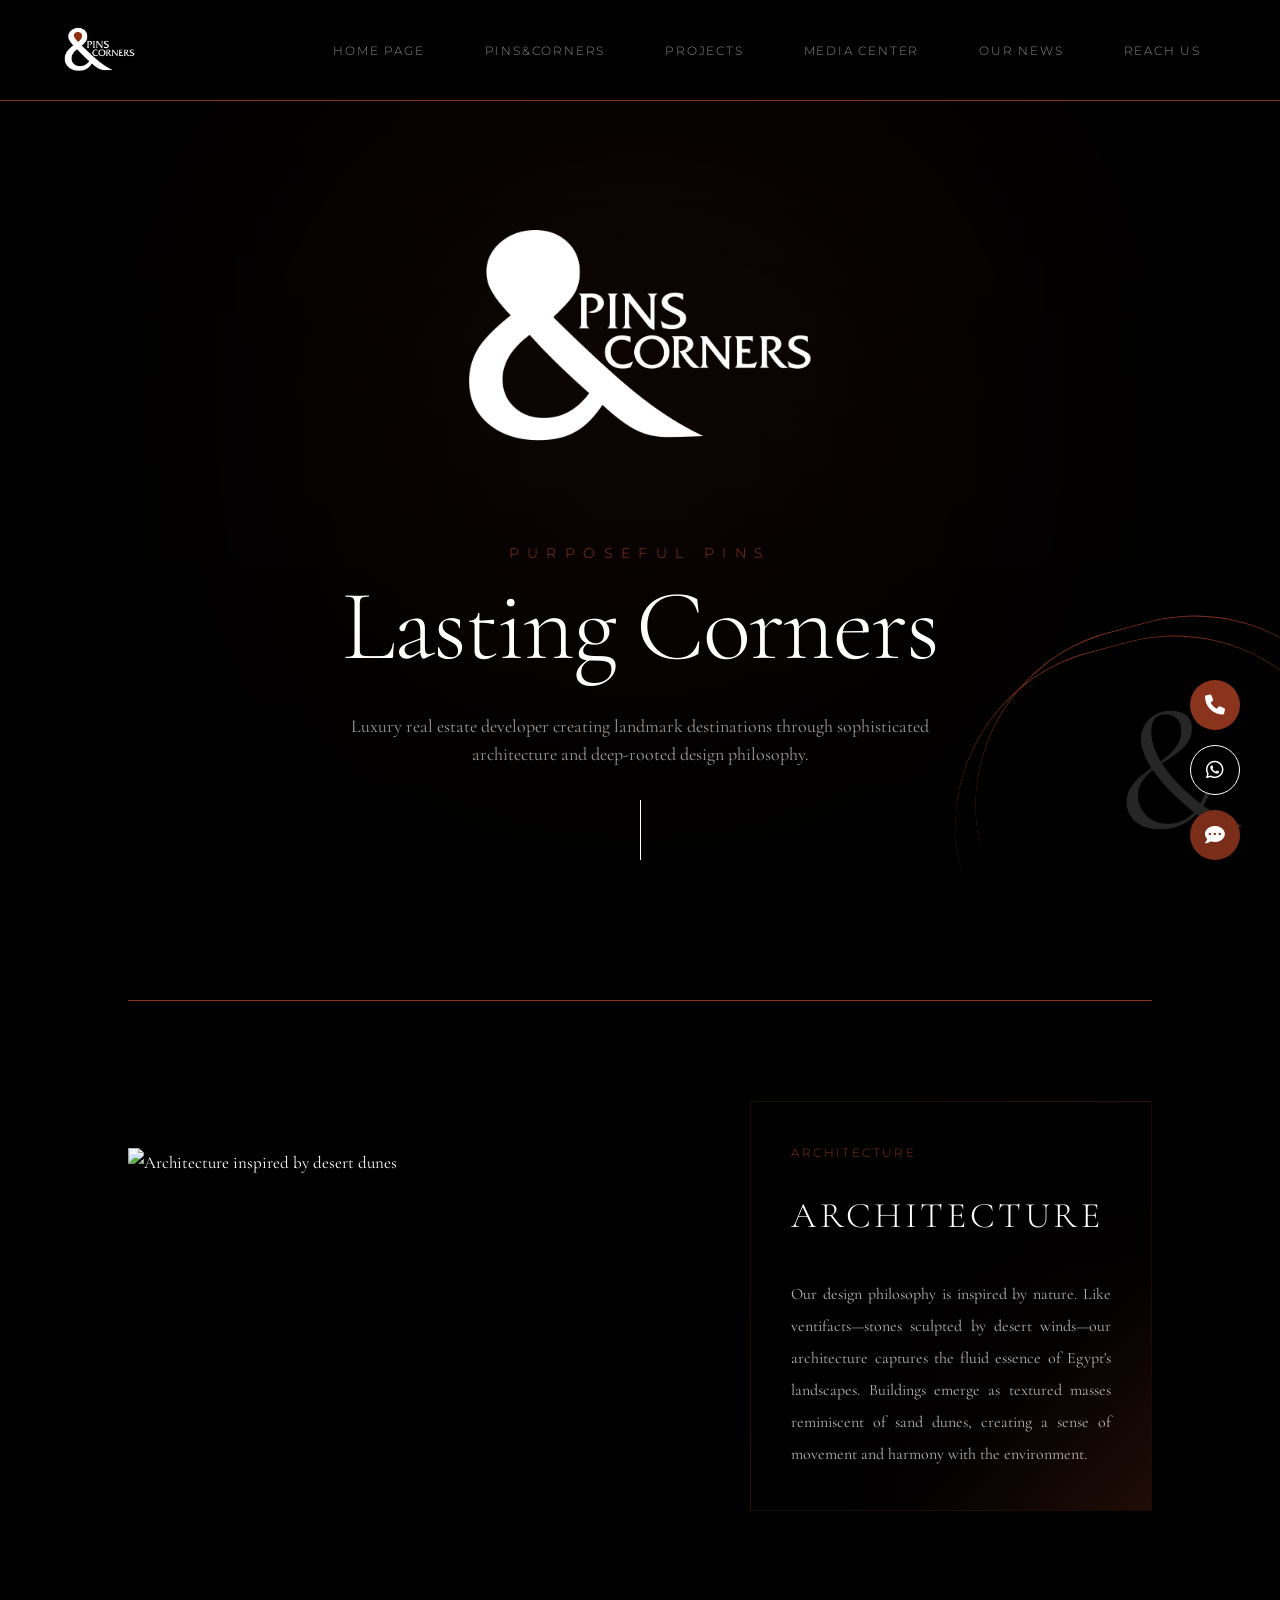
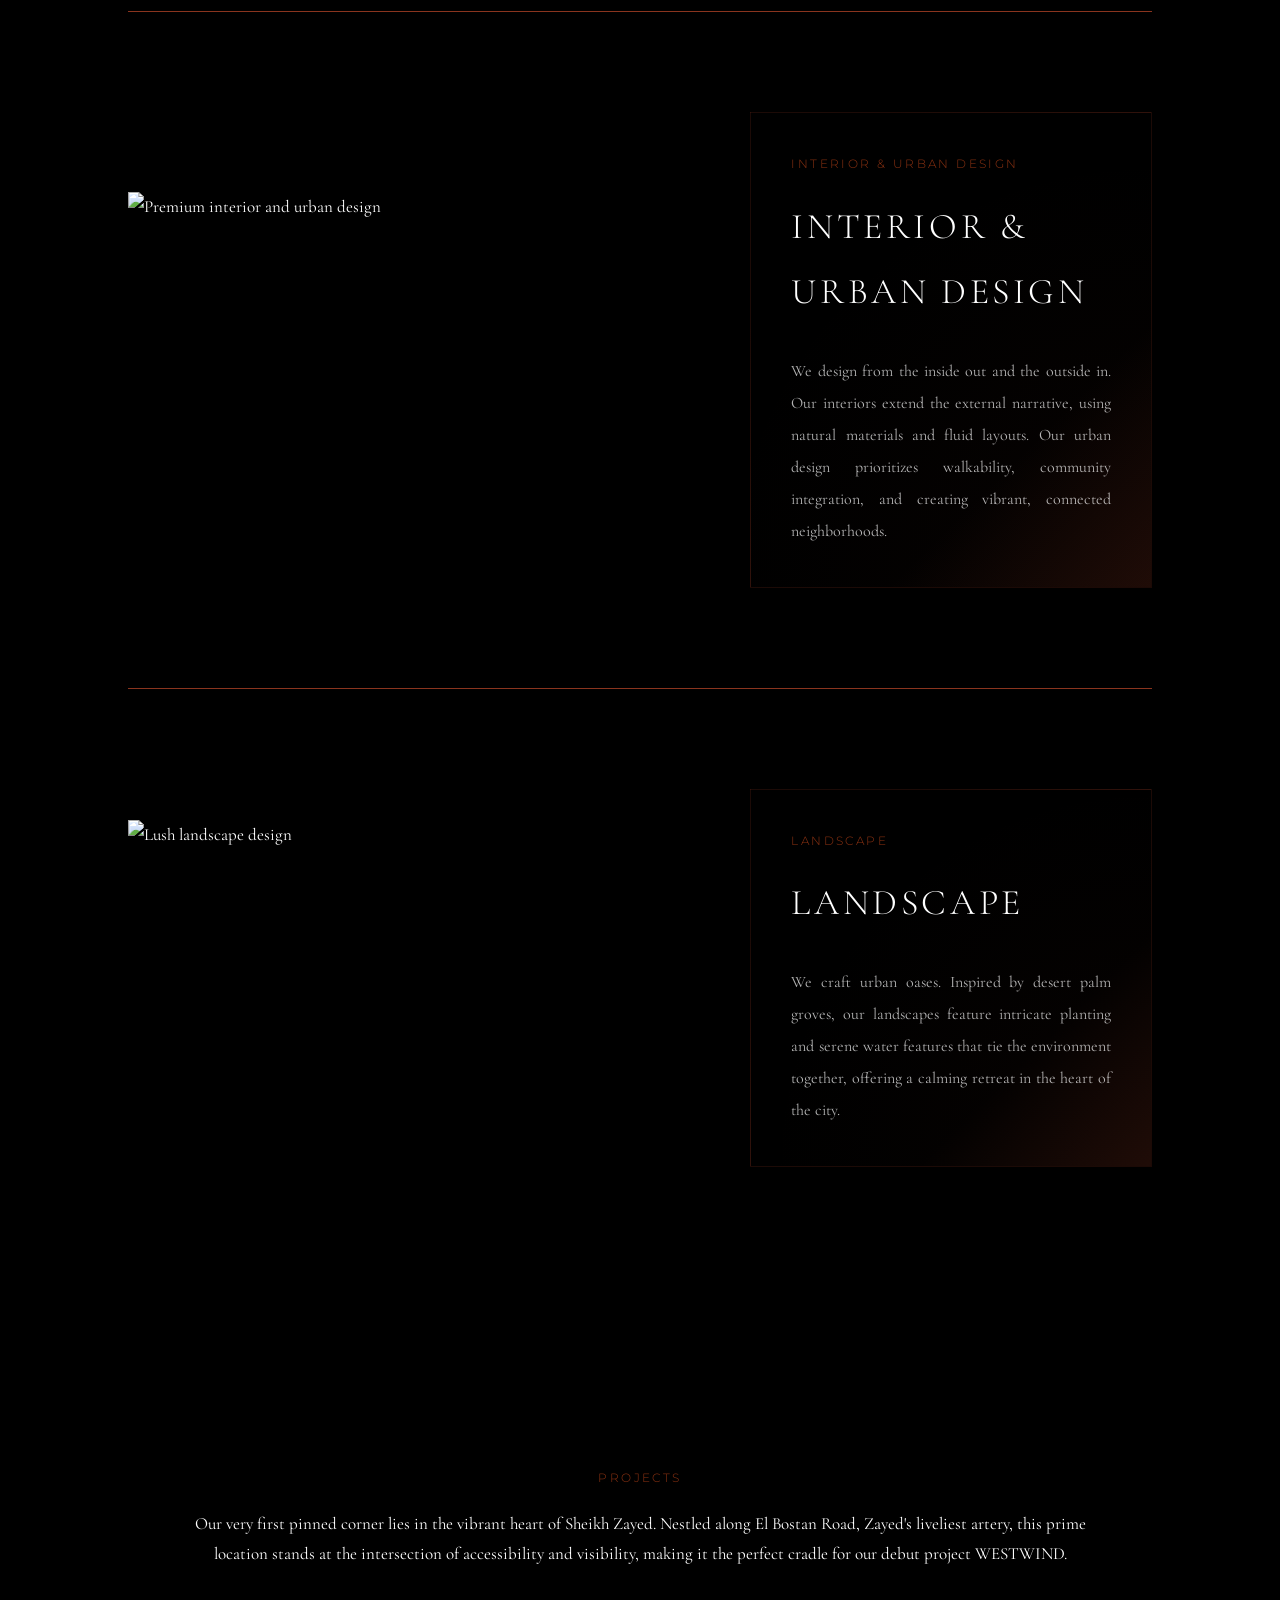
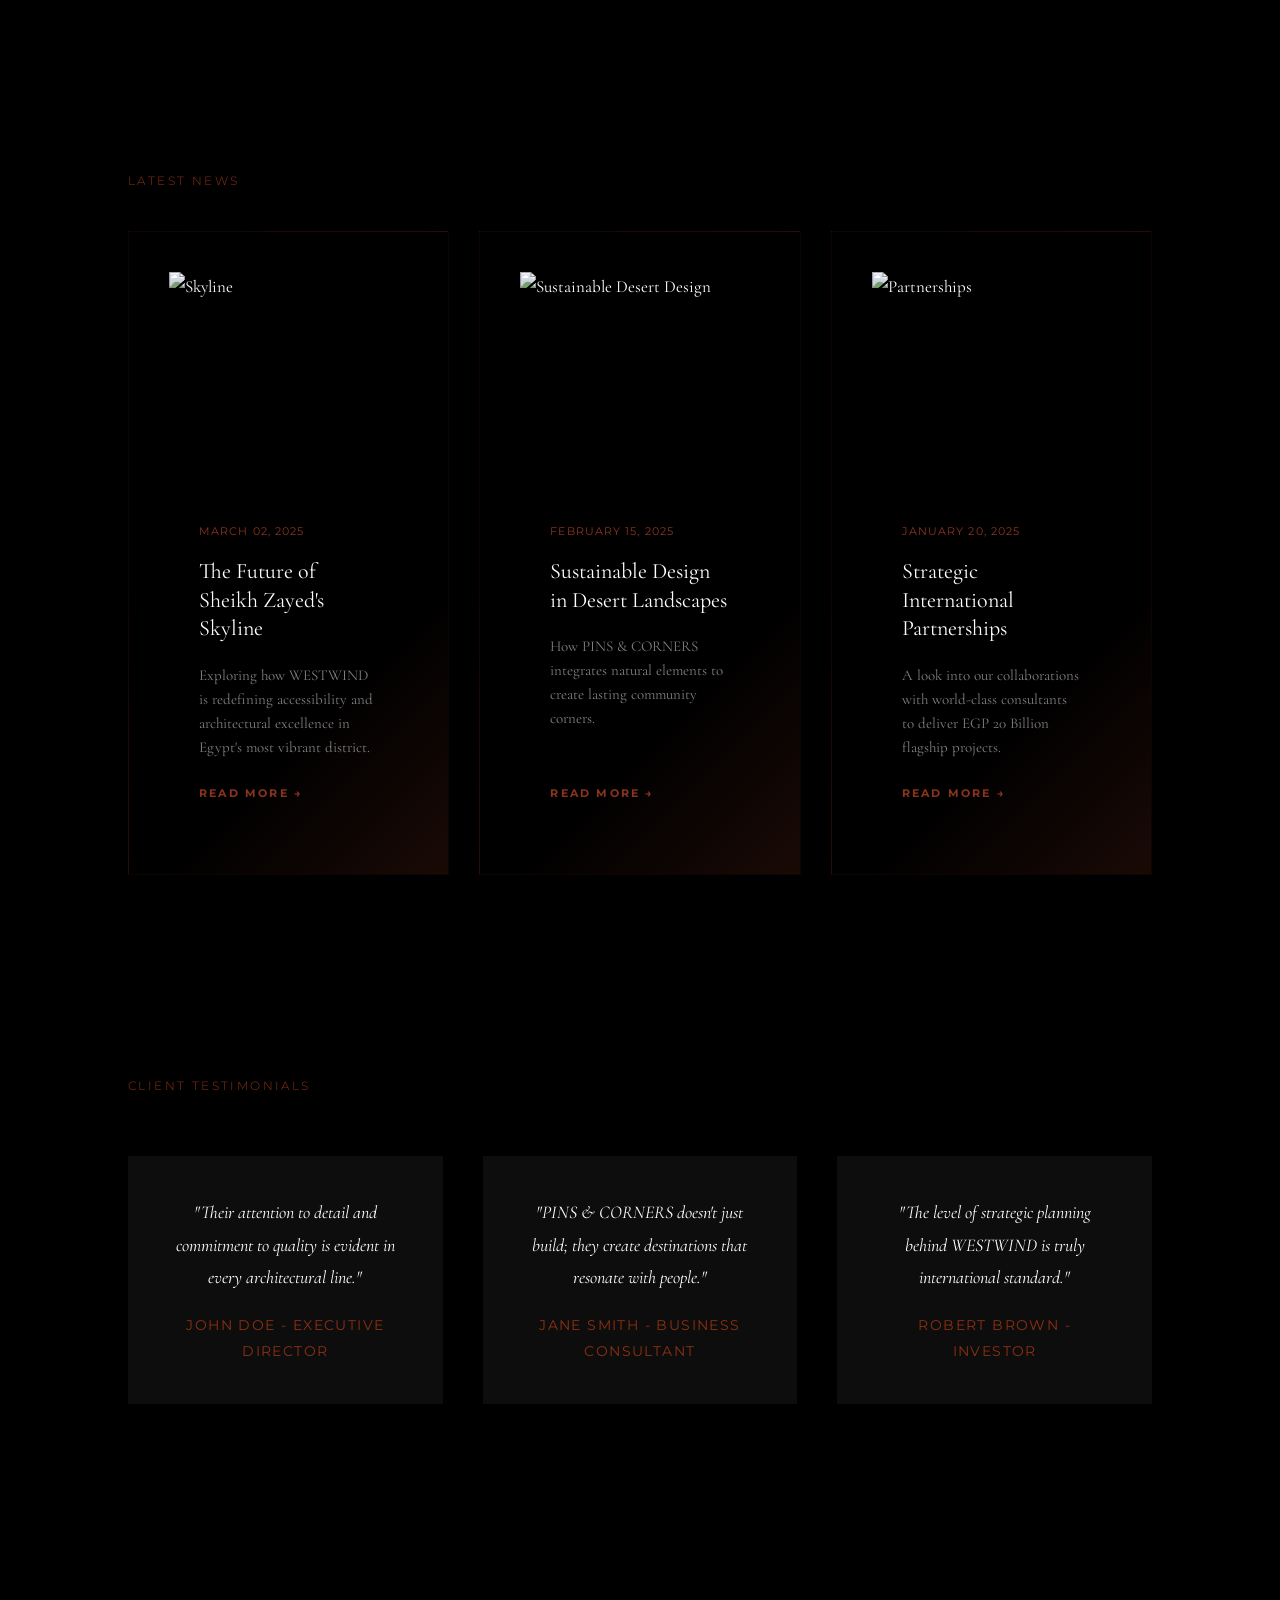
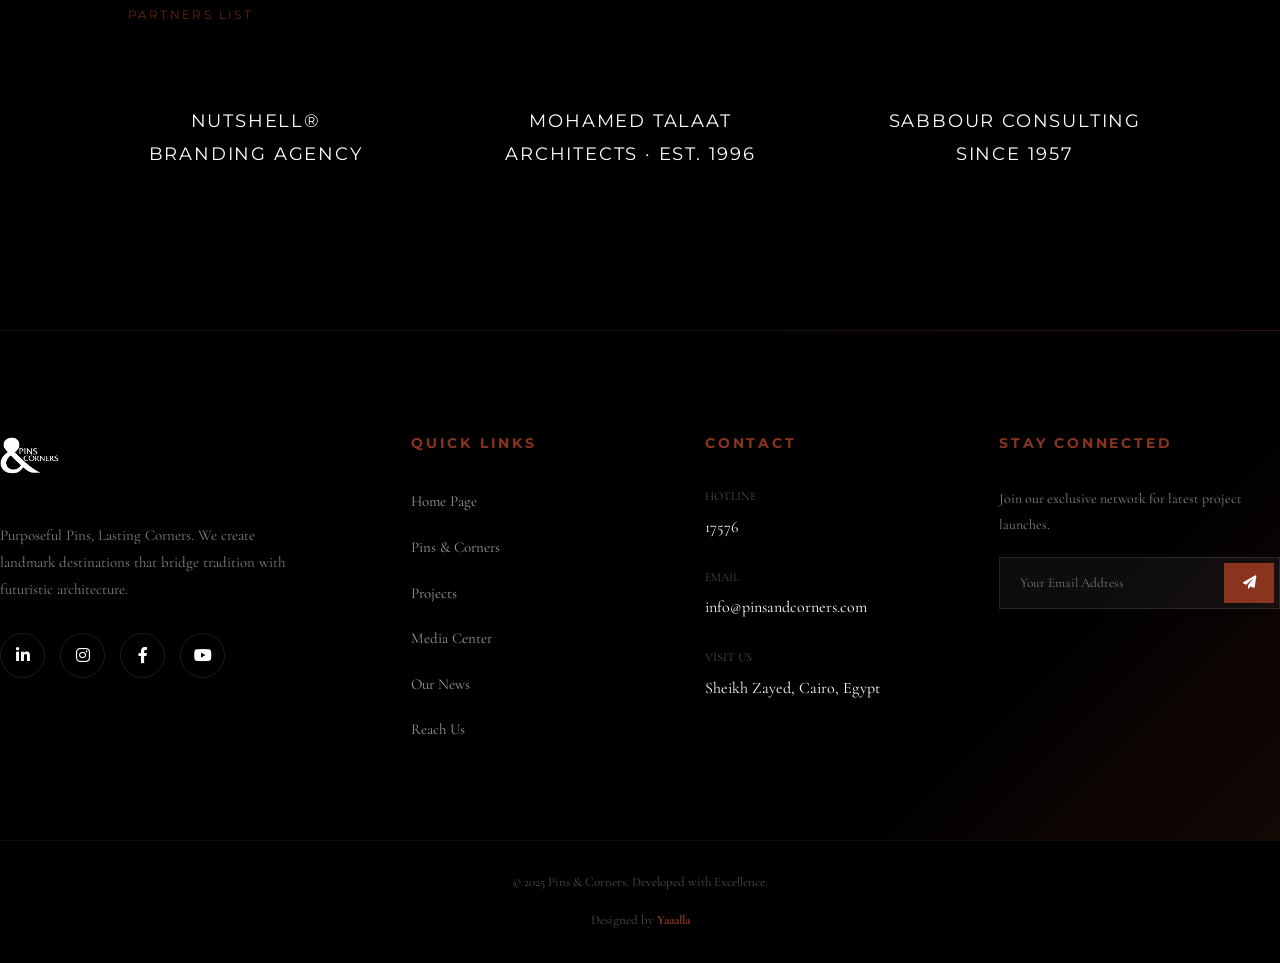
==== index.html @ cf215df9 "Initial commit" ====
<!DOCTYPE html>
<html lang="en">

<head>
    <meta charset="UTF-8">
    <meta name="viewport" content="width=device-width, initial-scale=1.0">
    <title>PINS & CORNERS | Places to Discover</title>
    <!-- Primary SEO -->
    <meta name="description"
        content="PINS & CORNERS - Purposeful Pins, Lasting Corners. Luxury real estate developer creating landmark destinations.">

    <!-- Fonts -->
    <link rel="preconnect" href="https://fonts.googleapis.com">
    <link rel="preconnect" href="https://fonts.gstatic.com" crossorigin>
    <link
        href="https://fonts.googleapis.com/css2?family=Cormorant+Garamond:wght@300;400;700&family=Montserrat:wght@300;400;700&display=swap"
        rel="stylesheet">

    <!-- CSS -->
    <link rel="stylesheet" href="css/main.css">
    <link rel="stylesheet" href="https://cdnjs.cloudflare.com/ajax/libs/font-awesome/6.0.0/css/all.min.css">

    <style>
        /* Home Page Specifics */
        /* 2026 Professional Hero Design */
        .hero {
            height: 100vh;
            width: 100%;
            position: relative;
            background: var(--bg-color);
            display: flex;
            align-items: center;
            justify-content: center;
            overflow: hidden;
            padding-top: 200px;
            /* Offset to clear fixed header with extra breathing room */
        }

        /* Ambient Identity Glow */
        .hero::before {
            content: '';
            position: absolute;
            width: 600px;
            height: 600px;
            background: var(--primary-accent);
            filter: blur(150px);
            opacity: 0.15;
            top: 50%;
            left: 50%;
            transform: translate(-50%, -50%);
            z-index: 1;
            animation: pulseGlow 10s infinite alternate;
        }

        @keyframes pulseGlow {
            from {
                opacity: 0.1;
                transform: translate(-50%, -50%) scale(1);
            }

            to {
                opacity: 0.2;
                transform: translate(-50%, -50%) scale(1.2);
            }
        }

        .hero-overlay {
            position: absolute;
            top: 0;
            left: 0;
            width: 100%;
            height: 100%;
            background: linear-gradient(to bottom, transparent 0%, rgba(0, 0, 0, 0.8) 100%);
            z-index: 2;
        }

        .hero-content {
            position: relative;
            z-index: 10;
            width: 1400px;
            max-width: 90%;
            display: flex;
            flex-direction: column;
            align-items: center;
            text-align: center;
        }

        .hero-logo-container {
            position: relative;
            margin-bottom: 50px;
        }

        .hero-logo {
            width: 350px;
            filter: brightness(0) invert(1);
            opacity: 0;
            transform: scale(0.95);
            animation: heroLogoReveal 1.8s cubic-bezier(0.16, 1, 0.3, 1) forwards;
        }

        @keyframes heroLogoReveal {
            to {
                opacity: 1;
                transform: scale(1);
            }
        }

        .hero-title {
            font-family: var(--font-serif);
            font-size: clamp(40px, 8vw, 100px);
            font-weight: 300;
            line-height: 1.1;
            margin-bottom: 30px;
            color: #FFFFFF;
            letter-spacing: -0.02em;
        }

        .hero-title span {
            display: block;
            font-family: var(--font-sans);
            font-size: 14px;
            text-transform: uppercase;
            letter-spacing: 0.6em;
            color: var(--primary-accent);
            margin-bottom: 10px;
        }

        .hero-text {
            max-width: 600px;
            font-size: 18px;
            color: rgba(255, 255, 255, 0.6);
            line-height: 1.6;
            margin-bottom: 40px;
            opacity: 0;
            animation: fadeInUp 1.5s ease-out 0.8s forwards;
        }

        @media (max-width: 768px) {
            .hero {
                padding-top: 120px;
                height: auto;
                min-height: 100vh;
                padding-bottom: 80px;
            }

            .hero-logo {
                width: 200px;
            }

            .hero-text {
                font-size: 15px;
            }
        }

        .scroll-indicator {
            position: absolute;
            bottom: 40px;
            left: 50%;
            transform: translateX(-50%);
            display: flex;
            flex-direction: column;
            align-items: center;
            gap: 15px;
            z-index: 10;
        }

        .scroll-line {
            width: 1px;
            height: 60px;
            background: linear-gradient(to bottom, var(--primary-accent), transparent);
            position: relative;
            overflow: hidden;
        }

        .scroll-line::after {
            content: '';
            position: absolute;
            top: 0;
            left: 0;
            width: 100%;
            height: 100%;
            background: #FFFFFF;
            animation: scrollLineMove 2s infinite ease-in-out;
        }

        @keyframes scrollLineMove {
            0% {
                transform: translateY(-100%);
            }

            100% {
                transform: translateY(100%);
            }
        }

        @keyframes fadeInUp {
            to {
                opacity: 1;
                transform: translateY(0);
            }
        }

        .services-section {
            padding: 100px 10%;
            background-color: var(--bg-color);
        }

        .service-block {
            padding: 100px 0;
            border-top: 1px solid var(--primary-accent);
            display: grid;
            grid-template-columns: 1.4fr 1fr;
            /* Image is larger (1.4) than text (1) */
            gap: 60px;
            align-items: center;
        }

        .service-block:nth-child(even) {
            grid-template-columns: 1.4fr 1fr;
            /* Keep same layout even for even children as requested */
        }

        .service-content {
            padding: 40px;
            border: 1px solid rgba(138, 52, 30, 0.2);
            height: 100%;
            display: flex;
            flex-direction: column;
            justify-content: center;
            background: linear-gradient(135deg, #000000 70%, #1a0a06 100%);
            position: relative;
            z-index: 1;
        }

        .service-content::before {
            content: '';
            position: absolute;
            top: 0;
            left: 0;
            width: 100%;
            height: 100%;
            background: radial-gradient(circle at bottom right, rgba(138, 52, 30, 0.05) 0%, transparent 70%);
            z-index: -1;
        }

        .service-block h2 {
            font-size: 36px;
            margin-bottom: 30px;
            letter-spacing: 0.1em;
            font-weight: 300;
            color: #FFFFFF;
            text-transform: uppercase;
        }

        .service-block p {
            color: rgba(255, 255, 255, 0.7);
            line-height: 2;
            font-size: 16px;
            text-align: justify;
        }

        .service-image-wrapper {
            position: relative;
            overflow: hidden;
            aspect-ratio: 16 / 9;
            width: 100%;
            box-shadow: 0 20px 40px rgba(0, 0, 0, 0.5);
            order: -1;
            /* Ensures image always stays on the left */
        }

        .service-image {
            width: 100%;
            height: 100%;
            object-fit: cover;
            filter: grayscale(0.2) contrast(1.1);
            transition: transform 1.2s cubic-bezier(0.19, 1, 0.22, 1);
        }

        .service-block:hover .service-image {
            transform: scale(1.08);
            filter: grayscale(0);
        }

        @media (max-width: 991px) {
            .services-section {
                padding: 60px 5%;
            }

            .service-block,
            .service-block:nth-child(even) {
                grid-template-columns: 1fr;
                gap: 20px;
                padding: 40px 0;
            }

            .service-block h2 {
                font-size: 26px;
                /* Scaled down for mobile */
                margin-bottom: 20px;
                line-height: 1.2;
            }

            .service-image-wrapper {
                aspect-ratio: 16 / 9;
                order: -1;
            }

            .service-content {
                padding: 25px 15px;
                text-align: center;
                height: auto;
            }

            .service-block p {
                text-align: center;
                font-size: 15px;
                line-height: 1.7;
            }
        }

        .projects-teaser {
            padding: 100px 10%;
            text-align: center;
        }

        .teaser-content {
            max-width: 900px;
            margin: 0 auto;
        }

        .testimonials-grid {
            display: grid;
            grid-template-columns: repeat(3, 1fr);
            gap: 40px;
            margin-top: 60px;
        }



        .testimonial-card {
            background-color: var(--card-bg);
            padding: 40px;
            text-align: center;
        }

        .testimonial-quote {
            font-style: italic;
            font-size: 18px;
            margin-bottom: 20px;
            color: #FFFFFF;
        }

        .testimonial-client {
            color: var(--section-labels);
            font-family: var(--font-sans);
            font-size: 14px;
            letter-spacing: 0.1em;
            text-transform: uppercase;
        }

        .partners-list {
            display: flex;
            justify-content: center;
            gap: 80px;
            align-items: center;
            padding: 60px 0;
        }

        .partner-logo {
            filter: grayscale(1);
            opacity: 0.7;
            transition: 300ms ease;
            cursor: pointer;
            color: #FFFFFF;
            font-family: var(--font-sans);
            font-size: 18px;
            text-transform: uppercase;
            letter-spacing: 0.1em;
            text-align: center;
        }

        .news-grid {
            display: grid;
            grid-template-columns: repeat(3, 1fr);
            gap: 30px;
            margin-top: 40px;
        }

        .article-card {
            background: linear-gradient(135deg, #000000 70%, #1a0a06 100%);
            border: 1px solid rgba(138, 52, 30, 0.1);
            overflow: hidden;
            transition: 400ms cubic-bezier(0.165, 0.84, 0.44, 1);
            display: flex;
            flex-direction: column;
        }

        .article-card:hover {
            transform: translateY(-10px);
            border-color: var(--primary-accent);
            box-shadow: 0 20px 40px rgba(0, 0, 0, 0.4);
        }

        .article-image-wrapper {
            width: 100%;
            height: 220px;
            overflow: hidden;
        }

        .article-image {
            width: 100%;
            height: 100%;
            object-fit: cover;
            transition: 0.8s ease;
            filter: grayscale(0.5);
        }

        .article-card:hover .article-image {
            transform: scale(1.1);
            filter: grayscale(0);
        }

        .article-content {
            padding: 30px;
            flex-grow: 1;
            display: flex;
            flex-direction: column;
        }

        .article-date {
            font-family: var(--font-sans);
            color: var(--primary-accent);
            font-size: 11px;
            text-transform: uppercase;
            letter-spacing: 0.1em;
            margin-bottom: 15px;
            display: block;
        }

        .article-headline {
            font-size: 22px;
            line-height: 1.3;
            margin-bottom: 20px;
            color: #FFFFFF;
            font-weight: 400;
        }

        .article-excerpt {
            color: rgba(255, 255, 255, 0.5);
            font-size: 15px;
            line-height: 1.6;
            margin-bottom: 25px;
        }

        .read-more {
            margin-top: auto;
            color: var(--primary-accent);
            font-family: var(--font-sans);
            font-size: 11px;
            text-transform: uppercase;
            letter-spacing: 0.2em;
            font-weight: 700;
            display: inline-flex;
            align-items: center;
            gap: 10px;
        }
    </style>
</head>

<body>

    <!-- Global Navigation -->
    <header>
        <div class="nav-container">
            <a href="index.html" class="logo-link">
                <img src="image/logo.png" alt="PINS & CORNERS Logo" height="60">
            </a>
            <button class="nav-toggle" id="nav-toggle" aria-label="Toggle navigation">
                <span></span>
                <span></span>
                <span></span>
            </button>
            <nav id="nav-menu">
                <ul>
                    <li><a href="index.html" class="active">HOME PAGE</a></li>
                    <li><a href="pins-corners.html">PINS&CORNERS</a></li>
                    <li><a href="projects.html">PROJECTS</a></li>
                    <li><a href="media-center.html">MEDIA CENTER</a></li>
                    <li><a href="our-news.html">OUR NEWS</a></li>
                    <li><a href="reach-us.html">REACH US</a></li>
                </ul>
            </nav>
        </div>
    </header>

    <!-- Page Title Overlay (Home Page) -->
    <!-- (Home page hero text is centered Montserrat Light 13px as requested) -->

    <section class="hero">
        <div class="hero-overlay"></div>
        <div class="hero-content">
            <div class="hero-logo-container">
                <img src="image/logo.png" alt="PINS & CORNERS Logo" class="hero-logo">
            </div>
            <h1 class="hero-title">
                <span>Purposeful Pins</span>
                Lasting Corners
            </h1>
            <p class="hero-text">
                Luxury real estate developer creating landmark destinations through sophisticated architecture and
                deep-rooted design philosophy.
            </p>
        </div>
        <div class="scroll-indicator">
            <div class="scroll-line"></div>
        </div>
    </section>

    <!-- Services Section -->
    <section class="services-section">
        <div class="container">
            <div class="service-block fade-up">
                <div class="service-content">
                    <span class="section-label">ARCHITECTURE</span>
                    <h2>ARCHITECTURE</h2>
                    <p>Our design philosophy is inspired by nature. Like ventifacts—stones sculpted by desert winds—our
                        architecture captures the fluid essence of Egypt's landscapes. Buildings emerge as textured
                        masses
                        reminiscent of sand dunes, creating a sense of movement and harmony with the environment.</p>
                </div>
                <div class="service-image-wrapper">
                    <img src="https://images.unsplash.com/photo-1486406146926-c627a92ad1ab?q=80&w=2070&auto=format&fit=crop"
                        alt="Architecture inspired by desert dunes" class="service-image">
                </div>
            </div>

            <div class="service-block fade-up">
                <div class="service-image-wrapper">
                    <img src="https://images.unsplash.com/photo-1600210492486-724fe5c67fb0?q=80&w=1974&auto=format&fit=crop"
                        alt="Premium interior and urban design" class="service-image">
                </div>
                <div class="service-content">
                    <span class="section-label">INTERIOR & URBAN DESIGN</span>
                    <h2>INTERIOR & URBAN DESIGN</h2>
                    <p>We design from the inside out and the outside in. Our interiors extend the external narrative,
                        using
                        natural materials and fluid layouts. Our urban design prioritizes walkability, community
                        integration, and creating vibrant, connected neighborhoods.</p>
                </div>
            </div>

            <div class="service-block fade-up">
                <div class="service-content">
                    <span class="section-label">LANDSCAPE</span>
                    <h2>LANDSCAPE</h2>
                    <p>We craft urban oases. Inspired by desert palm groves, our landscapes feature intricate planting
                        and
                        serene water features that tie the environment together, offering a calming retreat in the heart
                        of
                        the city.</p>
                </div>
                <div class="service-image-wrapper">
                    <img src="https://images.unsplash.com/photo-1584622650111-993a426fbf0a?q=80&w=2070&auto=format&fit=crop"
                        alt="Lush landscape design" class="service-image">
                </div>
            </div>
        </div>
    </section>

    <!-- Projects Teaser Section -->
    <section class="projects-teaser fade-up">
        <div class="container teaser-content">
            <span class="section-label">PROJECTS</span>
            <p>Our very first pinned corner lies in the vibrant heart of Sheikh Zayed. Nestled along El Bostan Road,
                Zayed's liveliest artery, this prime location stands at the intersection of accessibility and
                visibility, making it the perfect cradle for our debut project WESTWIND.</p>
        </div>
    </section>

    <!-- Latest News Section -->
    <section class="latest-news-section">
        <div class="container">
            <span class="section-label">LATEST NEWS</span>
            <div class="news-grid">
                <div class="article-card fade-up">
                    <div class="article-image-wrapper">
                        <img src="https://images.unsplash.com/photo-1486406146926-c627a92ad1ab?q=80&w=2070&auto=format&fit=crop"
                            alt="Skyline" class="article-image">
                    </div>
                    <div class="article-content">
                        <span class="article-date">March 02, 2025</span>
                        <h3 class="article-headline">The Future of Sheikh Zayed's Skyline</h3>
                        <p class="article-excerpt">Exploring how WESTWIND is redefining accessibility and architectural
                            excellence in Egypt's most vibrant district.</p>
                        <a href="our-news.html" class="read-more">Read More &rarr;</a>
                    </div>
                </div>
                <div class="article-card fade-up">
                    <div class="article-image-wrapper">
                        <img src="https://images.unsplash.com/photo-1502082553048-f009c37129b9?q=80&w=2070&auto=format&fit=crop"
                            alt="Sustainable Desert Design" class="article-image">
                    </div>
                    <div class="article-content">
                        <span class="article-date">February 15, 2025</span>
                        <h3 class="article-headline">Sustainable Design in Desert Landscapes</h3>
                        <p class="article-excerpt">How PINS & CORNERS integrates natural elements to create lasting
                            community corners.</p>
                        <a href="our-news.html" class="read-more">Read More &rarr;</a>
                    </div>
                </div>
                <div class="article-card fade-up">
                    <div class="article-image-wrapper">
                        <img src="https://images.unsplash.com/photo-1542744173-8e7e53415bb0?q=80&w=2070&auto=format&fit=crop"
                            alt="Partnerships" class="article-image">
                    </div>
                    <div class="article-content">
                        <span class="article-date">January 20, 2025</span>
                        <h3 class="article-headline">Strategic International Partnerships</h3>
                        <p class="article-excerpt">A look into our collaborations with world-class consultants to
                            deliver
                            EGP 20 Billion flagship projects.</p>
                        <a href="our-news.html" class="read-more">Read More &rarr;</a>
                    </div>
                </div>
            </div>
        </div>
    </section>

    <!-- Client Testimonials Section -->
    <section class="testimonials-section">
        <div class="container">
            <span class="section-label">CLIENT TESTIMONIALS</span>
            <div class="testimonials-grid">
                <div class="testimonial-card fade-up">
                    <p class="testimonial-quote">"Their attention to detail and commitment to quality is evident in
                        every architectural line."</p>
                    <p class="testimonial-client">John Doe - Executive Director</p>
                </div>
                <div class="testimonial-card fade-up">
                    <p class="testimonial-quote">"PINS & CORNERS doesn't just build; they create destinations that
                        resonate with people."</p>
                    <p class="testimonial-client">Jane Smith - Business Consultant</p>
                </div>
                <div class="testimonial-card fade-up">
                    <p class="testimonial-quote">"The level of strategic planning behind WESTWIND is truly international
                        standard."</p>
                    <p class="testimonial-client">Robert Brown - Investor</p>
                </div>
            </div>
        </div>
    </section>

    <!-- Partners Section -->
    <section class="partners-section">
        <div class="container">
            <span class="section-label">PARTNERS LIST</span>
            <div class="partners-list">
                <div class="partner-logo fade-up">
                    NUTSHELL&reg;
                    <span>Branding Agency</span>
                </div>
                <div class="partner-logo fade-up">
                    MOHAMED TALAAT
                    <span>ARCHITECTS &middot; Est. 1996</span>
                </div>
                <div class="partner-logo fade-up">
                    SABBOUR CONSULTING
                    <span>Since 1957</span>
                </div>
            </div>
        </div>
    </section>

    <!-- Professional 2026 Footer -->
    <footer class="main-footer">
        <div class="container footer-grid">
            <div class="footer-brand fade-up">
                <img src="image/logo.png" alt="PINS & CORNERS Logo" class="footer-logo">
                <p class="brand-bio">
                    Purposeful Pins, Lasting Corners. We create landmark destinations that bridge tradition with
                    futuristic architecture.
                </p>
                <div class="footer-socials">
                    <a href="https://linkedin.com" class="social-icon" target="_blank" aria-label="LinkedIn">
                        <i class="fab fa-linkedin-in"></i>
                    </a>
                    <a href="https://instagram.com" class="social-icon" target="_blank" aria-label="Instagram">
                        <i class="fab fa-instagram"></i>
                    </a>
                    <a href="https://facebook.com" class="social-icon" target="_blank" aria-label="Facebook">
                        <i class="fab fa-facebook-f"></i>
                    </a>
                    <a href="https://youtube.com" class="social-icon" target="_blank" aria-label="YouTube">
                        <i class="fab fa-youtube"></i>
                    </a>
                </div>
            </div>

            <div class="footer-links-group fade-up">
                <h4 class="footer-heading">Quick Links</h4>
                <ul class="footer-nav-list">
                    <li><a href="index.html">Home Page</a></li>
                    <li><a href="pins-corners.html">Pins & Corners</a></li>
                    <li><a href="projects.html">Projects</a></li>
                    <li><a href="media-center.html">Media Center</a></li>
                    <li><a href="our-news.html">Our News</a></li>
                    <li><a href="reach-us.html">Reach Us</a></li>
                </ul>
            </div>

            <div class="footer-contact-info fade-up">
                <h4 class="footer-heading">Contact</h4>
                <div class="contact-item">
                    <span class="contact-label">Hotline</span>
                    <a href="tel:17576" class="contact-value">17576</a>
                </div>
                <div class="contact-item">
                    <span class="contact-label">Email</span>
                    <a href="mailto:info@pinsandcorners.com" class="contact-value">info@pinsandcorners.com</a>
                </div>
                <div class="contact-item">
                    <span class="contact-label">Visit Us</span>
                    <span class="contact-value">Sheikh Zayed, Cairo, Egypt</span>
                </div>
            </div>

            <div class="footer-newsletter fade-up">
                <h4 class="footer-heading">Stay Connected</h4>
                <p>Join our exclusive network for latest project launches.</p>
                <form class="footer-form">
                    <input type="email" placeholder="Your Email Address" required>
                    <button type="submit" class="footer-btn"><i class="fas fa-paper-plane"></i></button>
                </form>
            </div>
        </div>

        <div class="footer-bottom">
            <div class="container bottom-content">
                <p>&copy; 2025 Pins & Corners. Developed with Excellence.</p>
                <div class="developer-credit">Designed by <span class="accent-text">Yaaalla</span></div>
            </div>
        </div>
    </footer>

    <!-- Global Decorations -->
    <div class="bottom-decorations">
        <div class="curved-line curved-line-1"></div>
        <div class="curved-line curved-line-2"></div>
        <div class="watermark-ampersand">&</div>
    </div>

    <!-- Global Floating CTAs -->
    <div class="floating-ctas">
        <div class="cta-button cta-call" aria-label="Call Us">
            <i class="fas fa-phone"></i>
        </div>
        <div class="cta-button cta-whatsapp" aria-label="WhatsApp Us">
            <i class="fab fa-whatsapp"></i>
        </div>
        <div class="cta-button cta-chatbot" aria-label="Chat Bot">
            <i class="fas fa-comment-dots"></i>
            <span class="tooltip">Chat with us</span>
        </div>
    </div>

    <!-- JS -->
    <script src="js/main.js"></script>
</body>

</html>
---- css/main.css ----
:root {
    /* Colors */
    --bg-color: #000000;
    --bg-mixed: #120704;
    /* Mixed 70% Black + 30% Identity tint */
    --primary-accent: #8A341E;
    --accent-dark: #7A2E19;
    --accent-deeper: #6E2918;
    --sage-green: #718474;
    --section-labels: #8B3111;
    --body-text: #FFFFFF;
    --inactive-muted: #8A8A8A;
    --card-bg: #0D0D0D;

    /* Typography */
    --font-serif: 'Cormorant Garamond', serif;
    --font-sans: 'Montserrat', sans-serif;
}

* {
    margin: 0;
    padding: 0;
    box-sizing: border-box;
}

html,
body {
    width: 100%;
    margin: 0;
    padding: 0;
    overflow-x: hidden;
    background-color: var(--bg-color);
    background-image: radial-gradient(circle at top right, var(--bg-mixed) 0%, var(--bg-color) 70%);
    background-attachment: fixed;
    color: var(--body-text);
    font-family: var(--font-serif);
    font-size: 17px;
    line-height: 1.8;
}

h1,
h2,
h3,
h4,
h5,
h6 {
    font-family: var(--font-serif);
    font-weight: 700;
}

a {
    text-decoration: none;
    color: inherit;
    transition: 200ms ease;
}

ul {
    list-style: none;
}

/* Global Navigation */
header {
    position: fixed;
    top: 0;
    left: 0;
    width: 100%;
    background-color: var(--bg-color);
    z-index: 1000;
    padding: 20px 5%;
    border-bottom: 1px solid var(--primary-accent);
}

.nav-toggle {
    display: none;
    flex-direction: column;
    justify-content: space-between;
    width: 30px;
    height: 20px;
    background: transparent;
    border: none;
    cursor: pointer;
    z-index: 1001;
}

.nav-toggle span {
    width: 100%;
    height: 2px;
    background-color: #FFFFFF;
    transition: 300ms ease;
}

.nav-toggle.open span:nth-child(1) {
    transform: translateY(9px) rotate(45deg);
}

.nav-toggle.open span:nth-child(2) {
    opacity: 0;
}

.nav-toggle.open span:nth-child(3) {
    transform: translateY(-9px) rotate(-45deg);
}

.nav-container {
    display: flex;
    justify-content: space-between;
    align-items: center;
}

.logo-link {
    display: flex;
    align-items: center;
}

.logo-link img {
    display: block;
}

nav ul {
    display: flex;
    gap: 30px;
}

nav ul li a {
    font-family: var(--font-sans);
    font-weight: 300;
    font-size: 12px;
    text-transform: uppercase;
    letter-spacing: 0.15em;
    color: var(--inactive-muted);
    padding: 8px 15px;
    transition: 200ms ease;
    position: relative;
}

nav ul li a:hover {
    color: #FFFFFF;
}

nav ul li a::after {
    content: '';
    position: absolute;
    bottom: 0;
    left: 50%;
    width: 0;
    height: 1px;
    background-color: var(--section-labels);
    transition: 300ms ease;
    transform: translateX(-50%);
}

nav ul li a:hover::after {
    width: 70%;
}

nav ul li a.active::after {
    display: none;
}

/* Footer & Socials */
.social-link {
    width: 40px;
    height: 40px;
    border: 1px solid var(--primary-accent);
    border-radius: 50%;
    display: flex;
    justify-content: center;
    align-items: center;
    color: #FFFFFF;
    font-size: 16px;
    transition: 300ms ease;
}

.social-link:hover {
    background-color: var(--primary-accent);
    transform: translateY(-5px);
}

/* Page Titles (top-right) */
.page-display-title {
    position: fixed;
    top: 120px;
    right: 5%;
    font-family: var(--font-serif);
    font-weight: 300;
    font-size: 72px;
    color: var(--inactive-muted);
    text-transform: capitalize;
    pointer-events: none;
    z-index: 10;
}

/* Section Labels */
.section-label {
    font-family: var(--font-sans);
    font-weight: 300;
    font-size: 12px;
    text-transform: uppercase;
    letter-spacing: 0.2em;
    color: var(--section-labels);
    margin-bottom: 20px;
    display: block;
}

/* Decorative Elements */
.bottom-decorations {
    position: fixed;
    bottom: 0;
    right: 0;
    width: 300px;
    height: 300px;
    pointer-events: none;
    z-index: 5;
}

.curved-line {
    position: absolute;
    bottom: -50px;
    right: -50px;
    width: 400px;
    height: 400px;
    border-radius: 45%;
    transform: rotate(-15deg);
}

.curved-line-1 {
    border-top: 1px solid var(--primary-accent);
    bottom: -120px;
    right: -100px;
}

.curved-line-2 {
    border-top: 1px solid var(--accent-dark);
    bottom: -140px;
    right: -80px;
}

.watermark-ampersand {
    position: absolute;
    bottom: 40px;
    right: 40px;
    font-family: var(--font-serif);
    font-size: 180px;
    color: #FFFFFF;
    opacity: 0.15;
    line-height: 1;
}

/* Floating CTAs */
.floating-ctas {
    position: fixed;
    bottom: 40px;
    right: 40px;
    display: flex;
    flex-direction: column;
    gap: 15px;
    z-index: 100;
}

.cta-button {
    width: 50px;
    height: 50px;
    border-radius: 50%;
    display: flex;
    justify-content: center;
    align-items: center;
    color: #FFFFFF;
    font-size: 20px;
    transition: 300ms ease;
    position: relative;
    cursor: pointer;
    border: none;
}

.cta-call {
    background-color: var(--primary-accent);
}

.cta-whatsapp {
    background-color: var(--bg-color);
    border: 1px solid #FFFFFF;
}

.cta-chatbot {
    background-color: var(--accent-dark);
}

.tooltip {
    position: absolute;
    right: 60px;
    background-color: var(--card-bg);
    padding: 5px 12px;
    border-radius: 4px;
    font-size: 12px;
    white-space: nowrap;
    opacity: 0;
    visibility: hidden;
    transition: 300ms ease;
}

.cta-button:hover .tooltip {
    opacity: 1;
    visibility: visible;
}

/* Generic Layouts */
section {
    padding: 100px 10%;
}

.container {
    max-width: 1400px;
    margin: 0 auto;
}

/* Animations */
.fade-up {
    opacity: 0;
    transform: translateY(30px);
    transition: opacity 500ms ease, transform 500ms ease;
}

.fade-up.active {
    opacity: 1;
    transform: translateY(0);
}

/* Professional 2026 Footer Styling */
.main-footer {
    background: linear-gradient(135deg, #000000 70%, #1a0a06 100%);
    padding: 100px 0 0;
    border-top: 1px solid rgba(138, 52, 30, 0.2);
    color: #FFFFFF;
}

.footer-grid {
    display: grid;
    grid-template-columns: 1.5fr 1fr 1fr 1.2fr;
    gap: 60px;
    padding-bottom: 80px;
}

.footer-logo {
    height: 50px;
    margin-bottom: 30px;
    filter: brightness(0) invert(1);
}

.brand-bio {
    color: rgba(255, 255, 255, 0.5);
    font-size: 15px;
    line-height: 1.8;
    margin-bottom: 30px;
    max-width: 300px;
}

.footer-socials {
    display: flex;
    gap: 15px;
}

.social-icon {
    width: 45px;
    height: 45px;
    border: 1px solid rgba(255, 255, 255, 0.1);
    border-radius: 50%;
    display: flex;
    align-items: center;
    justify-content: center;
    color: #FFFFFF;
    font-size: 16px;
    transition: all 400ms cubic-bezier(0.165, 0.84, 0.44, 1);
}

.social-icon:hover {
    background: var(--primary-accent);
    border-color: var(--primary-accent);
    transform: translateY(-5px) rotate(8deg);
    color: #FFFFFF;
}

.footer-heading {
    font-family: var(--font-sans);
    font-size: 14px;
    text-transform: uppercase;
    letter-spacing: 0.2em;
    color: var(--primary-accent);
    margin-bottom: 30px;
}

.footer-nav-list {
    list-style: none;
    padding: 0;
}

.footer-nav-list li {
    margin-bottom: 15px;
}

.footer-nav-list a {
    color: rgba(255, 255, 255, 0.6);
    transition: 300ms ease;
    font-size: 15px;
}

.footer-nav-list a:hover {
    color: #FFFFFF;
    padding-left: 5px;
}

.contact-item {
    margin-bottom: 25px;
}

.contact-label {
    display: block;
    font-size: 12px;
    color: rgba(255, 255, 255, 0.3);
    text-transform: uppercase;
    margin-bottom: 5px;
}

.contact-value {
    color: #FFFFFF;
    font-size: 16px;
    display: block;
}

.footer-newsletter p {
    color: rgba(255, 255, 255, 0.5);
    font-size: 14px;
    margin-bottom: 20px;
}

.footer-form {
    display: flex;
    background: rgba(255, 255, 255, 0.05);
    border: 1px solid rgba(255, 255, 255, 0.1);
    padding: 5px;
}

.footer-form input {
    background: transparent;
    border: none;
    padding: 12px 15px;
    color: #FFFFFF;
    flex-grow: 1;
    font-family: var(--font-serif);
}

.footer-form input:focus {
    outline: none;
}

.footer-btn {
    background: var(--primary-accent);
    border: none;
    color: #FFFFFF;
    width: 50px;
    cursor: pointer;
    transition: 300ms;
}

.footer-btn:hover {
    background: var(--accent-dark);
}

.footer-bottom {
    border-top: 1px solid rgba(255, 255, 255, 0.05);
    padding: 30px 0;
    background: #000;
}

.bottom-content {
    display: flex;
    flex-direction: column;
    justify-content: center;
    align-items: center;
    text-align: center;
    gap: 15px;
    font-size: 13px;
    color: rgba(255, 255, 255, 0.3);
}

.accent-text {
    color: var(--primary-accent);
    font-weight: 700;
}

@media (max-width: 991px) {
    .footer-grid {
        grid-template-columns: 1fr 1fr;
        gap: 40px;
    }
}

@media (max-width: 768px) {
    .footer-grid {
        grid-template-columns: 1fr;
        text-align: center;
    }

    .footer-brand,
    .footer-newsletter {
        align-items: center;
        display: flex;
        flex-direction: column;
    }

    .brand-bio {
        max-width: 100%;
    }

    .bottom-content {
        flex-direction: column;
        gap: 15px;
    }
}

/* News Cards */
.news-grid {
    display: grid;
    grid-template-columns: repeat(3, 1fr);
    gap: 30px;
    margin-top: 40px;
}

.article-card {
    background-color: var(--card-bg);
    border-top: 2px solid var(--primary-accent);
    padding: 40px;
    transition: 300ms ease;
}

.article-card:hover {
    transform: scale(1.02);
    box-shadow: 0 10px 30px rgba(138, 52, 30, 0.2);
}

.article-date {
    font-family: var(--font-sans);
    color: var(--section-labels);
    font-size: 12px;
    margin-bottom: 15px;
    display: block;
}

.article-headline {
    font-size: 24px;
    margin-bottom: 20px;
    color: #FFFFFF;
}

.article-excerpt {
    color: rgba(255, 255, 255, 0.75);
    font-size: 16px;
    margin-bottom: 25px;
}

.read-more {
    color: var(--section-labels);
    font-family: var(--font-sans);
    font-size: 12px;
    text-transform: uppercase;
    letter-spacing: 0.1em;
    font-weight: 700;
}

/* Forms */
.form-field {
    margin-bottom: 20px;
}

.form-field input,
.form-field select,
.form-field textarea {
    width: 100%;
    background-color: var(--card-bg);
    border: none;
    padding: 15px;
    color: #FFFFFF;
    font-family: var(--font-serif);
    font-size: 17px;
}

.form-field input:focus,
.form-field select:focus,
.form-field textarea:focus {
    outline: 1px solid var(--primary-accent);
}

.submit-btn {
    width: 100%;
    background-color: var(--primary-accent);
    color: #FFFFFF;
    border: none;
    padding: 15px;
    font-family: var(--font-serif);
    font-size: 18px;
    cursor: pointer;
}

/* Responsiveness */
@media (max-width: 1200px) {
    section {
        padding: 80px 5%;
    }
}

@media (max-width: 1024px) {
    .news-grid {
        grid-template-columns: repeat(2, 1fr);
        gap: 25px;
    }

    .page-display-title {
        font-size: 48px;
        top: 100px;
    }

    .photo-gallery {
        grid-template-columns: repeat(2, 1fr);
    }

    .footer-grid {
        grid-template-columns: repeat(2, 1fr);
        gap: 40px;
    }
}

@media (max-width: 768px) {
    .nav-toggle {
        display: flex;
    }

    #nav-menu {
        position: fixed;
        top: 0;
        right: -100%;
        width: 100%;
        height: 100vh;
        background-color: var(--bg-color);
        display: flex;
        justify-content: center;
        align-items: center;
        transition: 600ms cubic-bezier(0.16, 1, 0.3, 1);
        z-index: 1000;
        backdrop-filter: blur(10px);
    }

    #nav-menu.open {
        right: 0;
    }

    #nav-menu ul {
        flex-direction: column;
        align-items: center;
        gap: 35px;
    }

    #nav-menu ul li a {
        font-size: 18px;
        letter-spacing: 0.2em;
    }

    .photo-gallery,
    .video-gallery,
    .testimonials-grid,
    .timeline-container,
    .team-grid,
    .vision-mission,
    .news-grid,
    .footer-grid,
    .project-details,
    .partners-list,
    .page-content {
        grid-template-columns: 1fr !important;
        display: flex;
        flex-direction: column;
    }

    .projects-teaser .teaser-content {
        padding: 0 10px;
    }

    .photo-item.wide,
    .photo-item.tall {
        grid-column: span 1 !important;
        grid-row: span 1 !important;
    }

    .partners-list {
        flex-direction: column;
        gap: 40px;
    }

    nav {
        display: none;
    }

    header {
        padding: 15px 5%;
    }

    .logo-link img {
        height: 40px;
    }

    .page-content {
        padding-top: 100px;
    }

    .project-hero {
        flex-direction: column;
        gap: 30px;
    }

    .page-display-title {
        position: relative;
        font-size: 36px;
        top: auto;
        right: auto;
        margin: 120px 0 20px;
        text-align: center;
        width: 100%;
        display: block;
    }

    .footer-grid {
        grid-template-columns: 1fr !important;
        text-align: center;
        gap: 40px;
    }

    .footer-brand,
    .footer-newsletter {
        align-items: center;
        display: flex;
        flex-direction: column;
    }

    .brand-bio {
        max-width: 100%;
    }

    .footer-bottom .bottom-content {
        flex-direction: column;
        gap: 15px;
    }
}

@media (max-width: 480px) {
    section {
        padding: 60px 5%;
    }

    .floating-ctas {
        bottom: 20px;
        right: 20px;
    }

    .cta-button {
        width: 45px;
        height: 45px;
    }
}
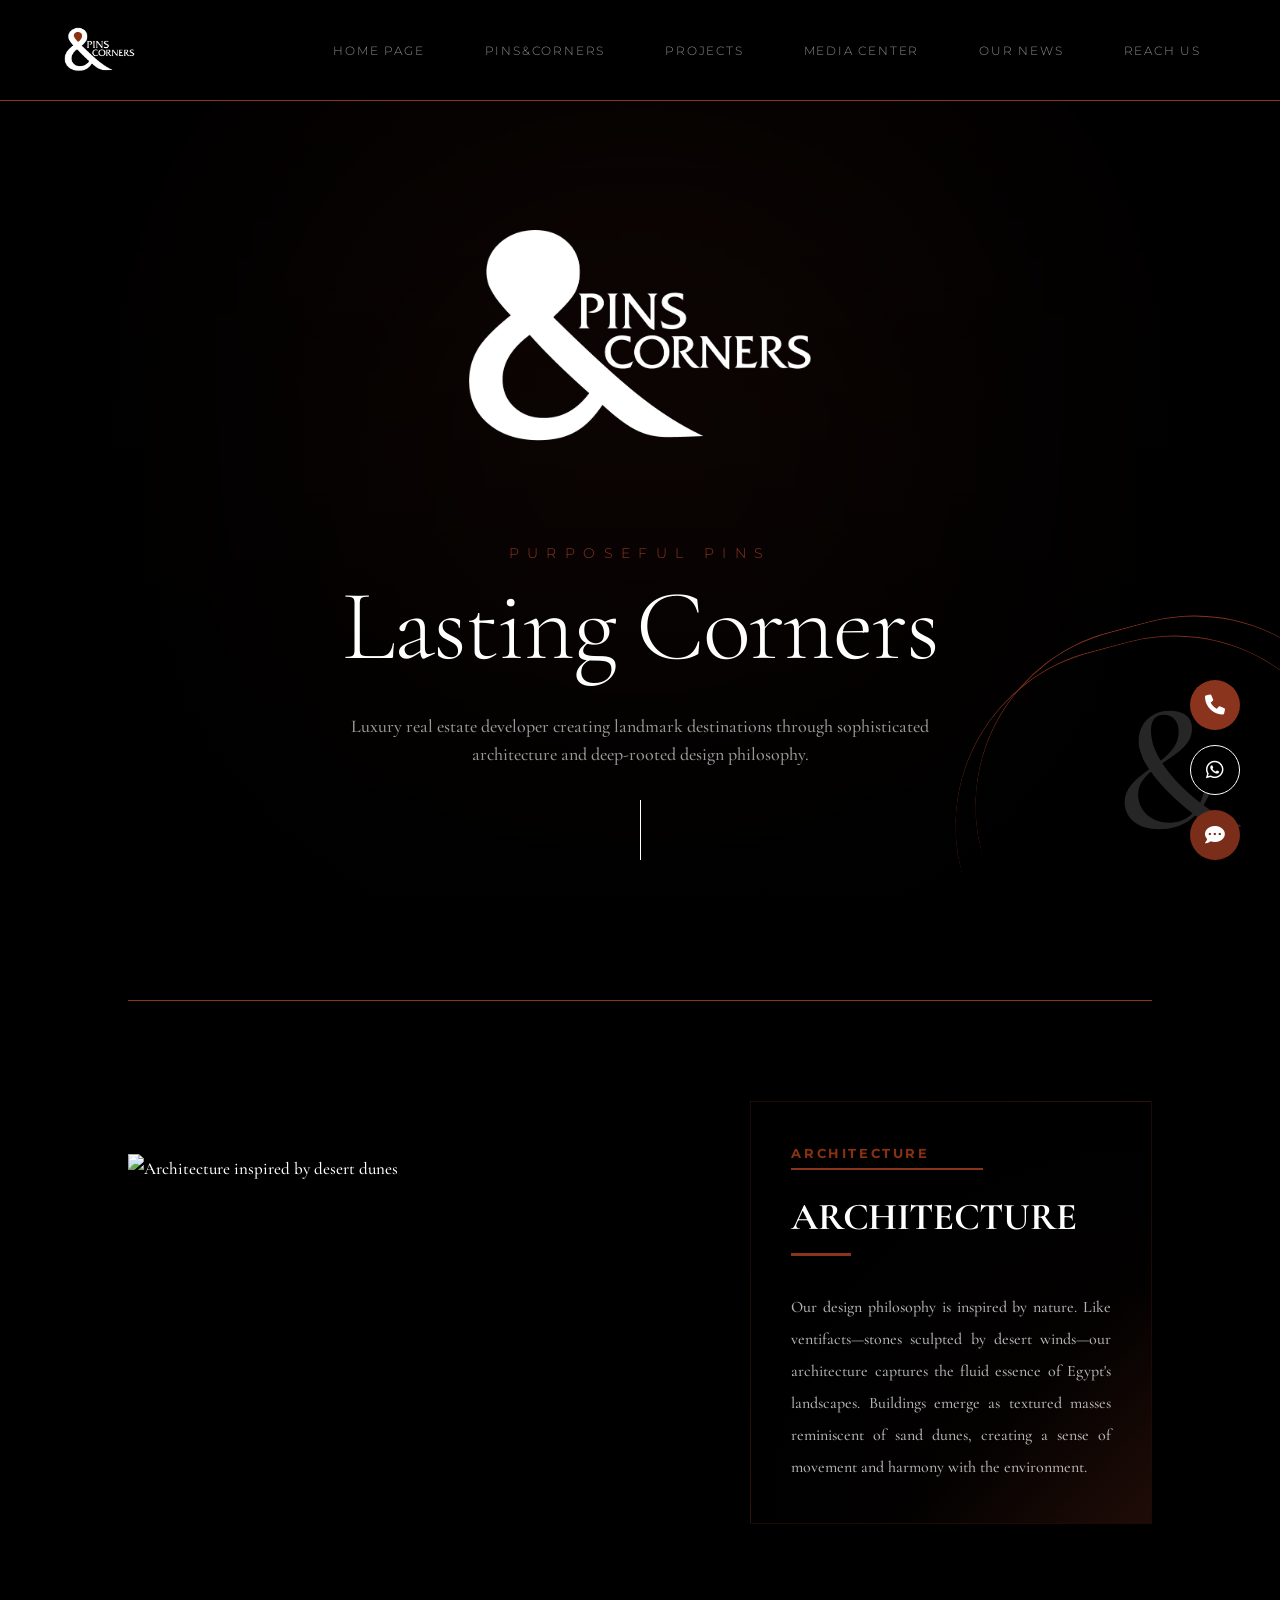
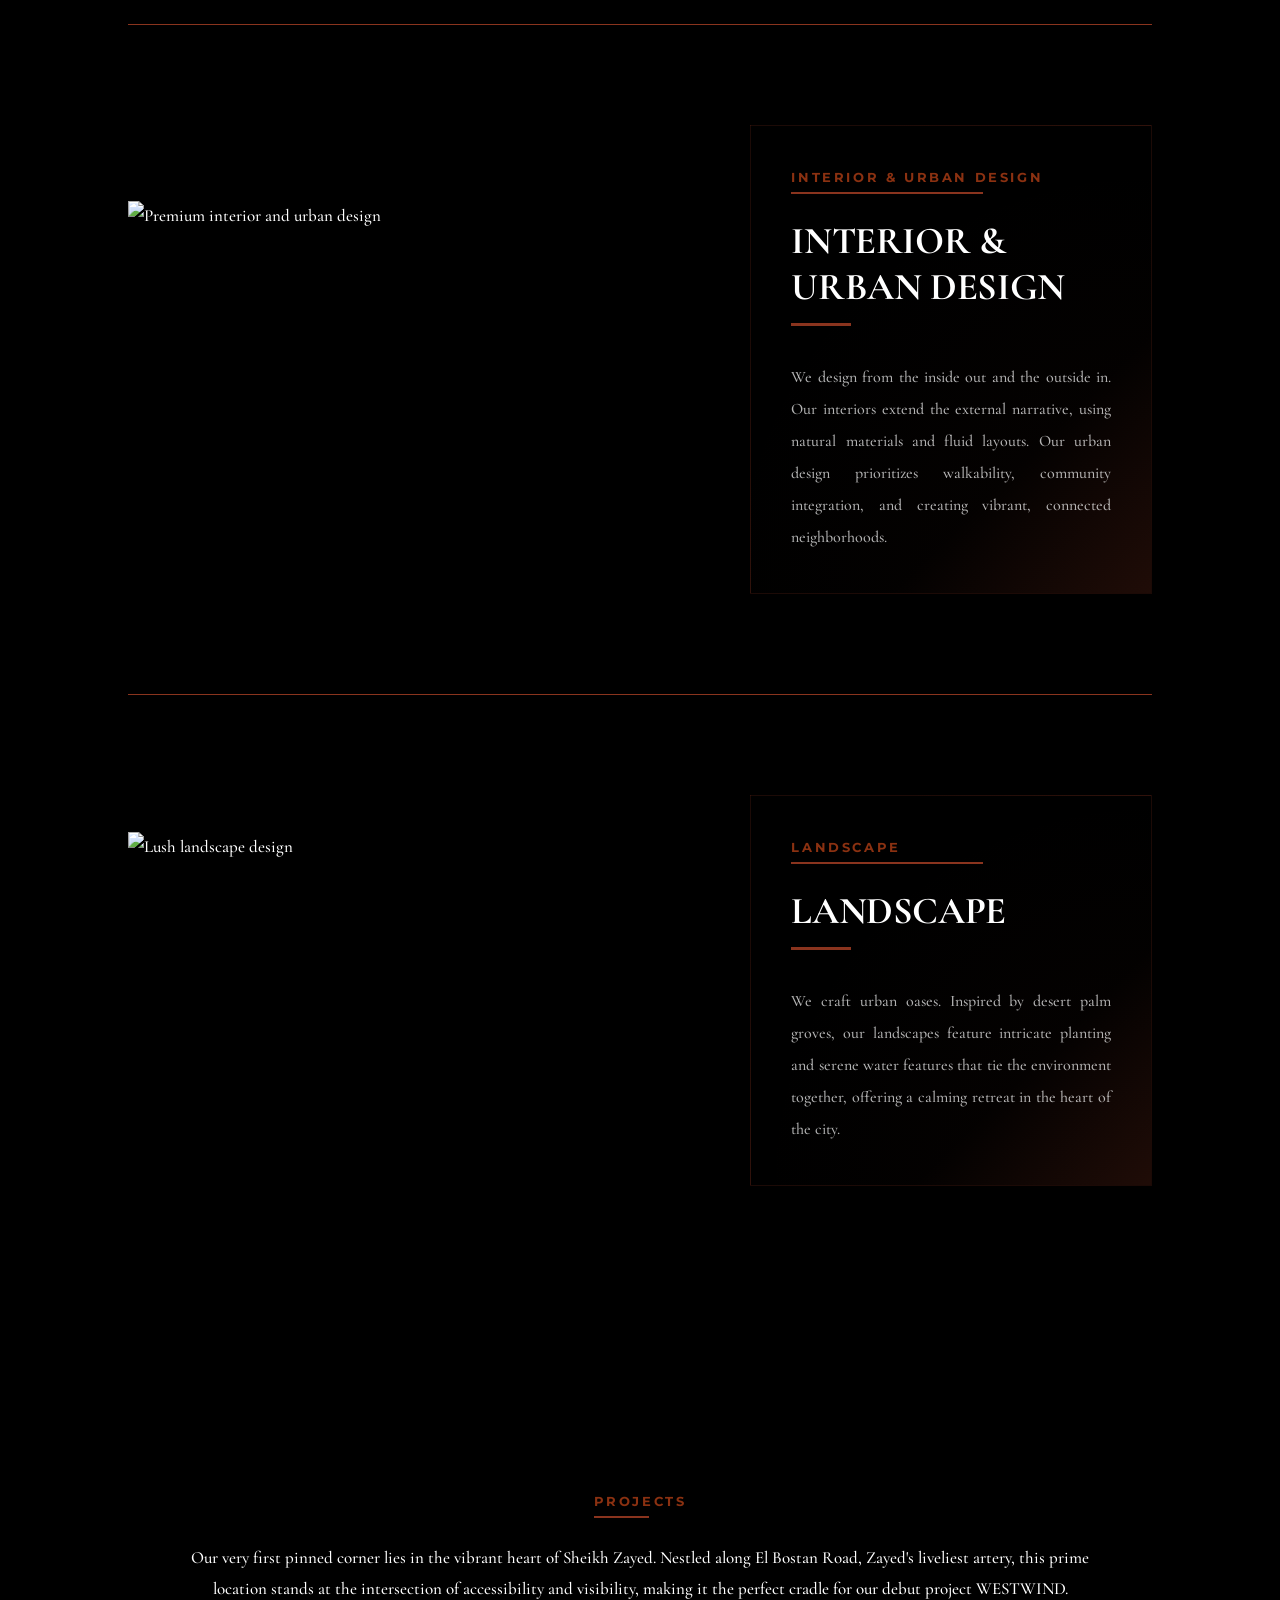
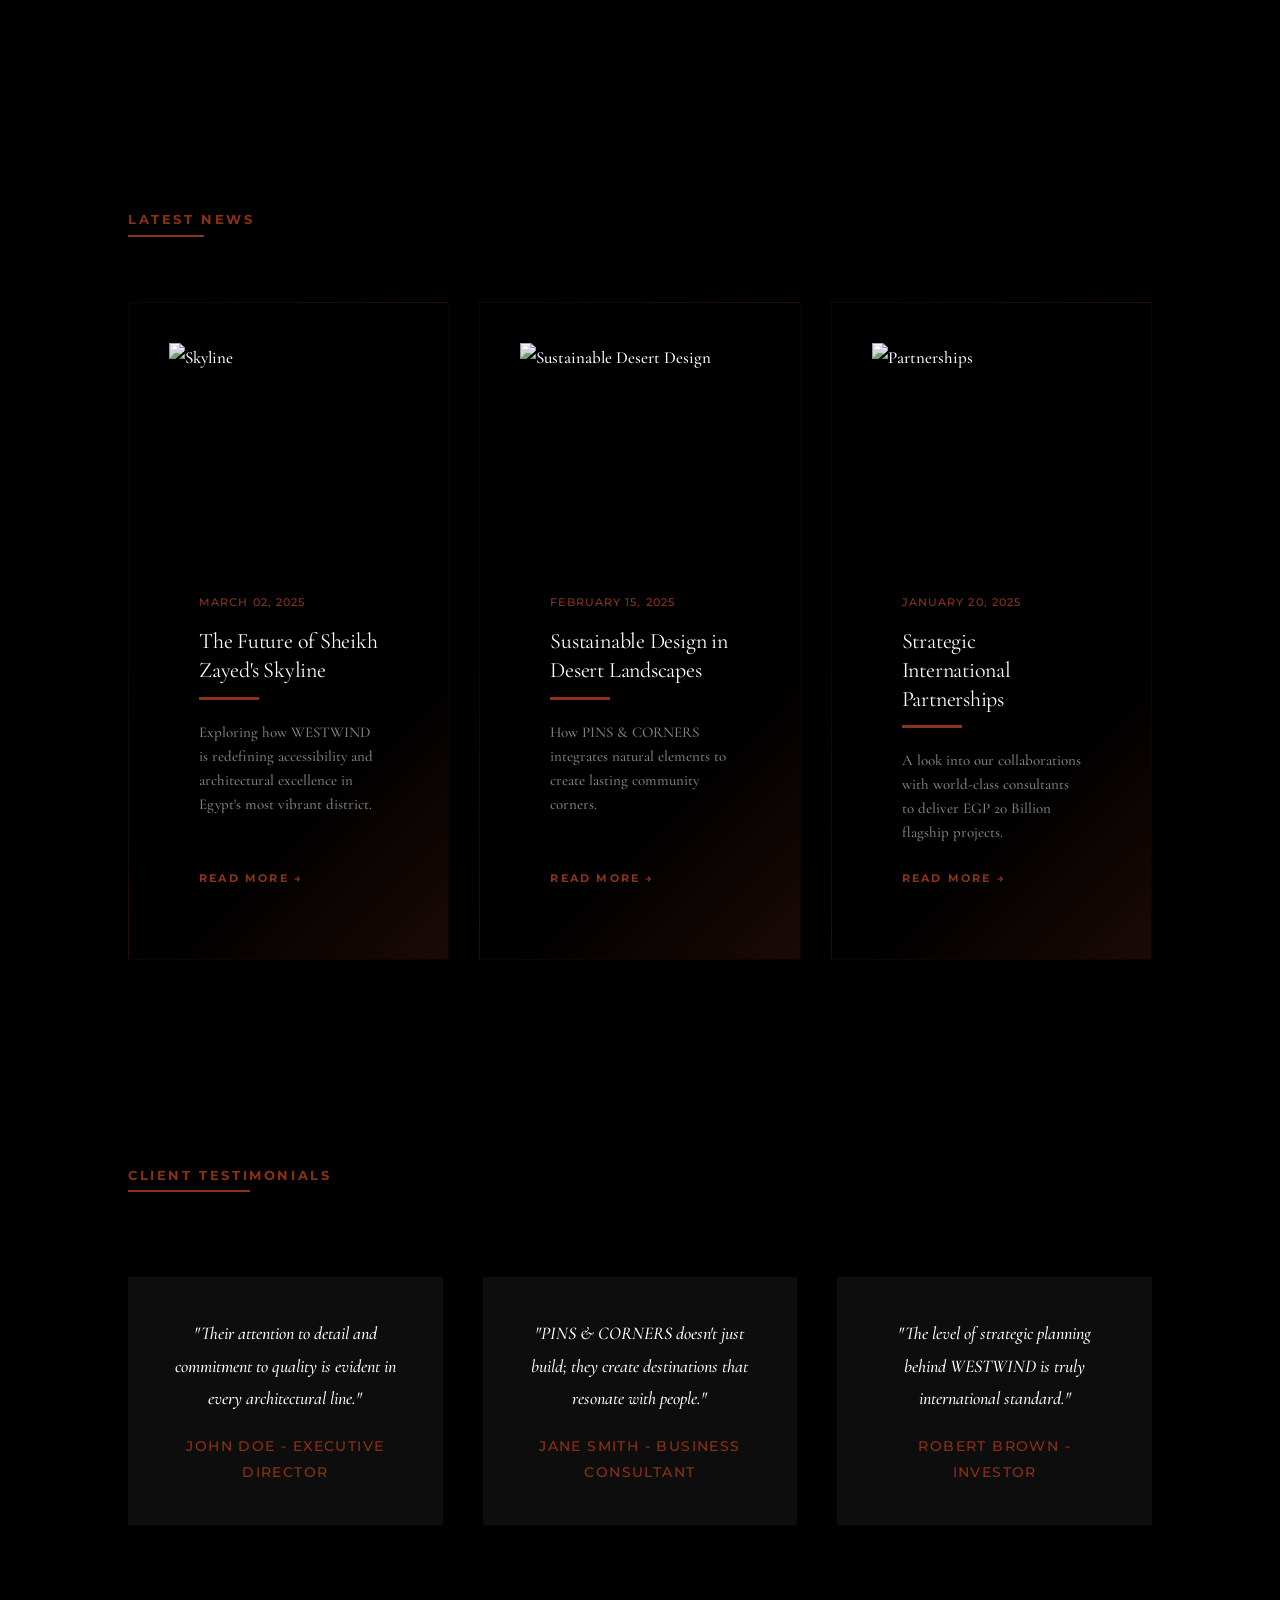
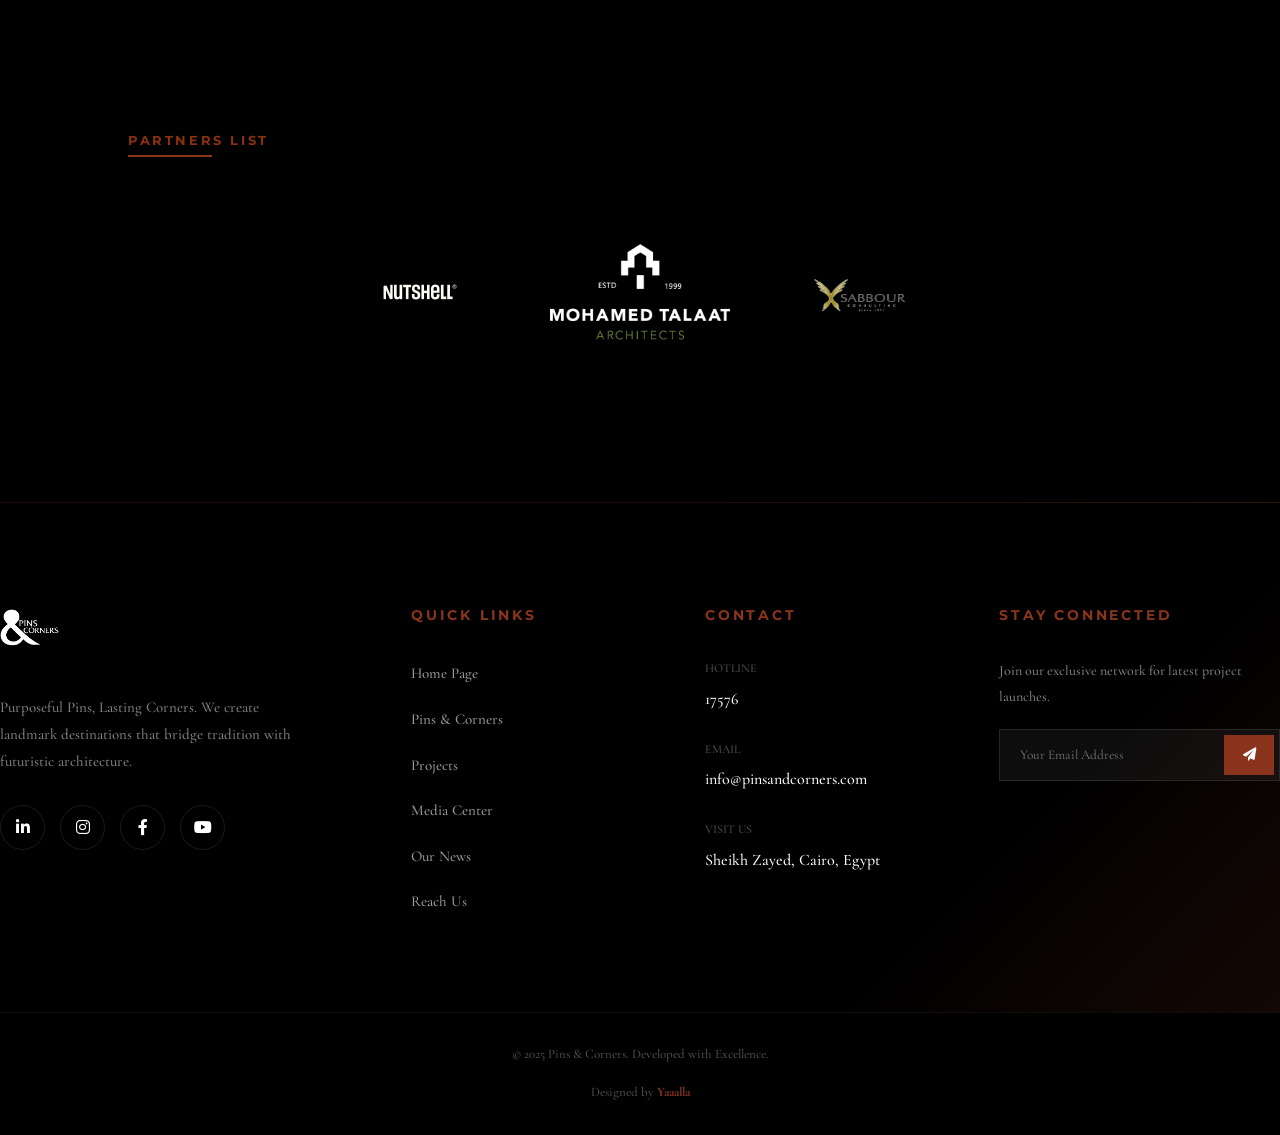
==== commit 9bf05ad0: "update website files" ====
--- a/index.html
+++ b/index.html
@@ -13,7 +13,7 @@
     <link rel="preconnect" href="https://fonts.googleapis.com">
     <link rel="preconnect" href="https://fonts.gstatic.com" crossorigin>
     <link
-        href="https://fonts.googleapis.com/css2?family=Cormorant+Garamond:wght@300;400;700&family=Montserrat:wght@300;400;700&display=swap"
+        href="https://fonts.googleapis.com/css2?family=Cormorant+Garamond:wght@300;400;500;600;700&family=Montserrat:wght@300;400;700&display=swap"
         rel="stylesheet">
 
     <!-- CSS -->
@@ -243,14 +243,6 @@
             z-index: -1;
         }
 
-        .service-block h2 {
-            font-size: 36px;
-            margin-bottom: 30px;
-            letter-spacing: 0.1em;
-            font-weight: 300;
-            color: #FFFFFF;
-            text-transform: uppercase;
-        }
 
         .service-block p {
             color: rgba(255, 255, 255, 0.7);
@@ -368,16 +360,16 @@
         }
 
         .partner-logo {
-            filter: grayscale(1);
-            opacity: 0.7;
             transition: 300ms ease;
             cursor: pointer;
-            color: #FFFFFF;
-            font-family: var(--font-sans);
-            font-size: 18px;
-            text-transform: uppercase;
-            letter-spacing: 0.1em;
             text-align: center;
+            display: flex;
+            align-items: center;
+            justify-content: center;
+        }
+
+        .partner-logo:hover {
+            transform: scale(1.05);
         }
 
         .news-grid {
@@ -657,16 +649,13 @@
             <span class="section-label">PARTNERS LIST</span>
             <div class="partners-list">
                 <div class="partner-logo fade-up">
-                    NUTSHELL&reg;
-                    <span>Branding Agency</span>
+                    <img src="logos/1.png" alt="NUTSHELL" style="height: 100px;">
                 </div>
                 <div class="partner-logo fade-up">
-                    MOHAMED TALAAT
-                    <span>ARCHITECTS &middot; Est. 1996</span>
+                    <img src="logos/2.webp" alt="MOHAMED TALAAT ARCHITECTS" style="height: 100px;">
                 </div>
                 <div class="partner-logo fade-up">
-                    SABBOUR CONSULTING
-                    <span>Since 1957</span>
+                    <img src="logos/3.png" alt="SABBOUR CONSULTING" style="height: 100px;">
                 </div>
             </div>
         </div>
--- a/css/main.css
+++ b/css/main.css
@@ -35,6 +35,7 @@
     color: var(--body-text);
     font-family: var(--font-serif);
     font-size: 17px;
+    font-weight: 500;
     line-height: 1.8;
 }
 
@@ -46,6 +47,38 @@
 h6 {
     font-family: var(--font-serif);
     font-weight: 700;
+    /* Explicitly bold as requested */
+    letter-spacing: -0.01em;
+}
+
+section h2,
+section h3 {
+    position: relative;
+    padding-bottom: 15px;
+    margin-bottom: 35px;
+    font-family: var(--font-serif);
+    font-weight: 700;
+}
+
+section h2::after,
+section h3::after {
+    content: '';
+    position: absolute;
+    bottom: 0;
+    left: 0;
+    width: 60px;
+    height: 3px;
+    background-color: var(--primary-accent);
+}
+
+section h2 {
+    font-size: 38px;
+    line-height: 1.2;
+}
+
+section h3 {
+    font-size: 28px;
+    line-height: 1.3;
 }
 
 a {
@@ -193,13 +226,25 @@
 /* Section Labels */
 .section-label {
     font-family: var(--font-sans);
-    font-weight: 300;
-    font-size: 12px;
+    font-weight: 700;
+    font-size: 13px;
     text-transform: uppercase;
     letter-spacing: 0.2em;
     color: var(--section-labels);
-    margin-bottom: 20px;
-    display: block;
+    margin-bottom: 25px;
+    display: inline-block;
+    position: relative;
+    padding-bottom: 5px;
+}
+
+.section-label::after {
+    content: '';
+    position: absolute;
+    bottom: 0;
+    left: 0;
+    width: 60%;
+    height: 2px;
+    background-color: var(--primary-accent);
 }
 
 /* Decorative Elements */
@@ -575,18 +620,22 @@
 .form-field select,
 .form-field textarea {
     width: 100%;
-    background-color: var(--card-bg);
-    border: none;
-    padding: 15px;
+    background-color: rgba(255, 255, 255, 0.03);
+    border: 1px solid rgba(138, 52, 30, 0.2);
+    padding: 15px 20px;
     color: #FFFFFF;
     font-family: var(--font-serif);
-    font-size: 17px;
+    font-size: 16px;
+    transition: 300ms cubic-bezier(0.165, 0.84, 0.44, 1);
 }
 
 .form-field input:focus,
 .form-field select:focus,
 .form-field textarea:focus {
-    outline: 1px solid var(--primary-accent);
+    outline: none;
+    border-color: var(--primary-accent);
+    background-color: rgba(138, 52, 30, 0.05);
+    padding-left: 25px;
 }
 
 .submit-btn {
@@ -594,10 +643,19 @@
     background-color: var(--primary-accent);
     color: #FFFFFF;
     border: none;
-    padding: 15px;
-    font-family: var(--font-serif);
-    font-size: 18px;
+    padding: 18px;
+    font-family: var(--font-sans);
+    font-size: 14px;
+    letter-spacing: 0.2em;
+    text-transform: uppercase;
     cursor: pointer;
+    transition: 400ms cubic-bezier(0.165, 0.84, 0.44, 1);
+}
+
+.submit-btn:hover {
+    background-color: var(--accent-dark);
+    letter-spacing: 0.3em;
+    box-shadow: 0 10px 30px rgba(138, 52, 30, 0.2);
 }
 
 /* Responsiveness */
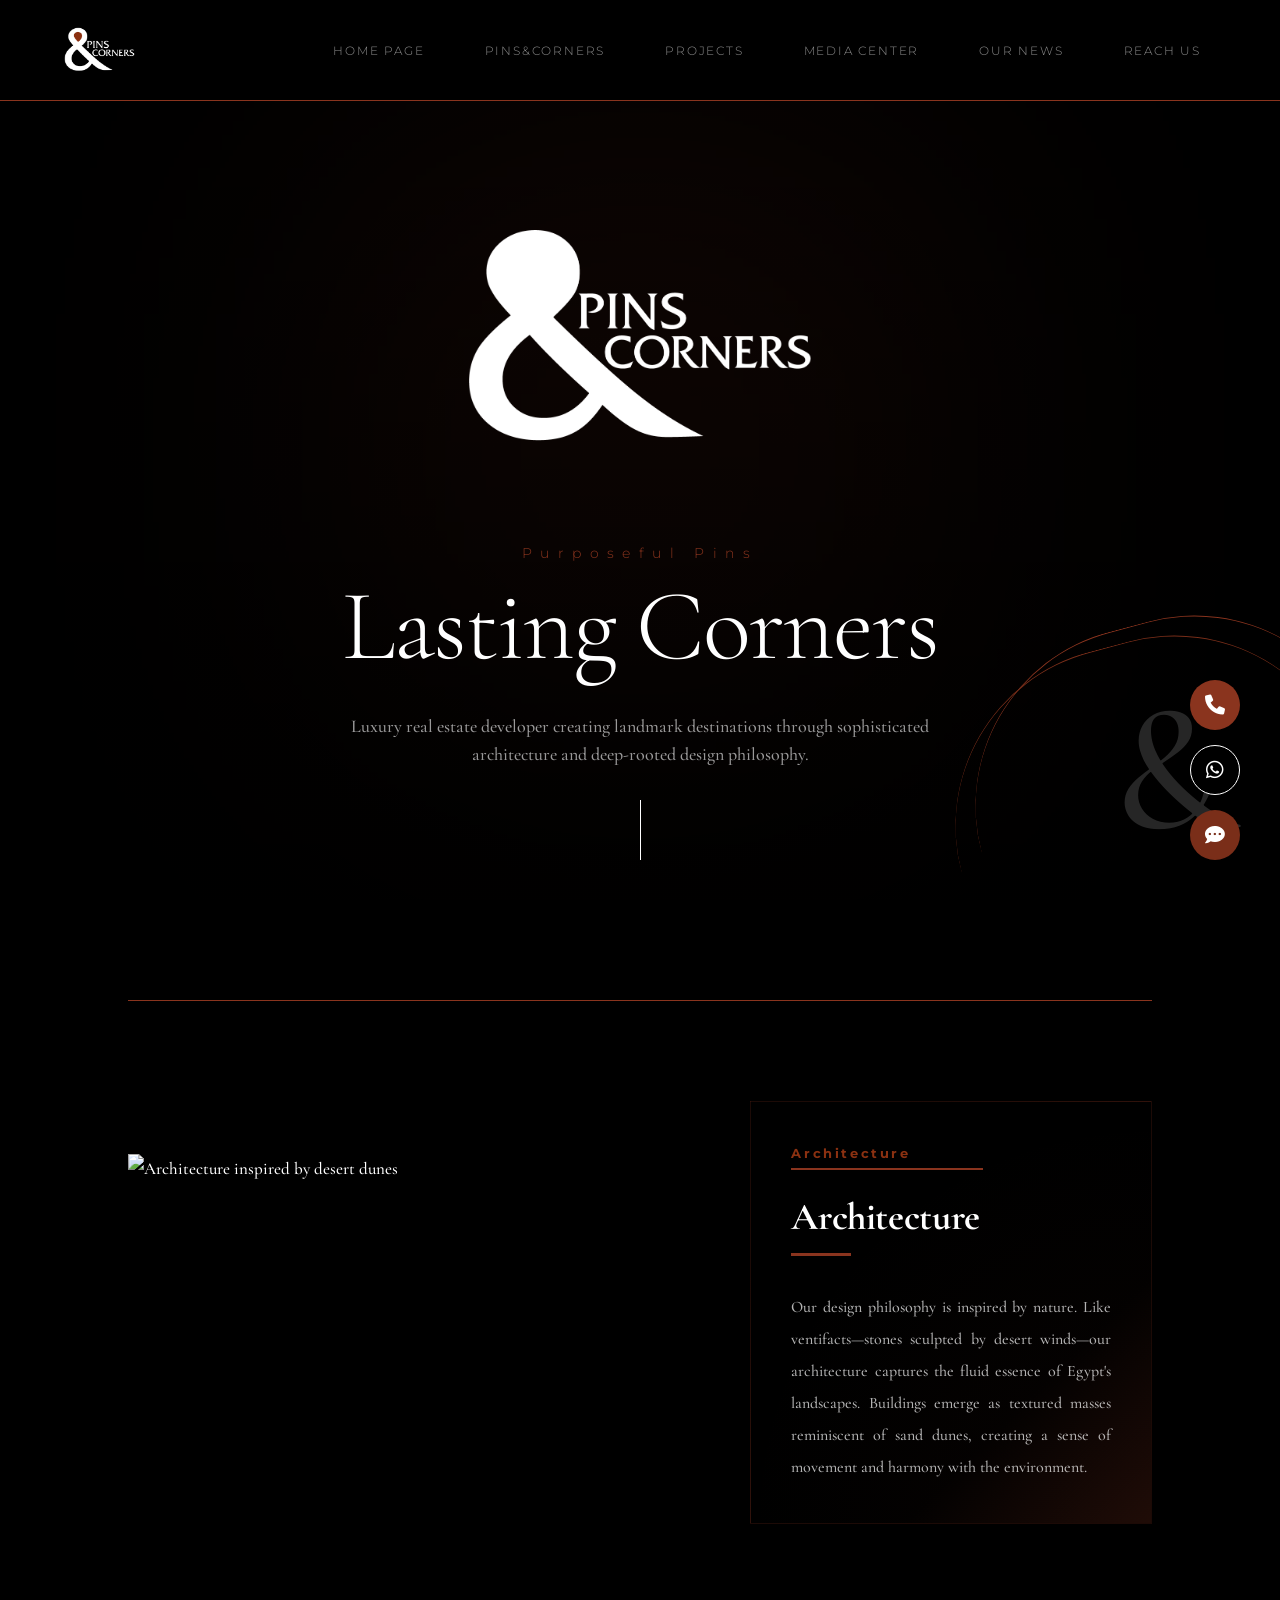
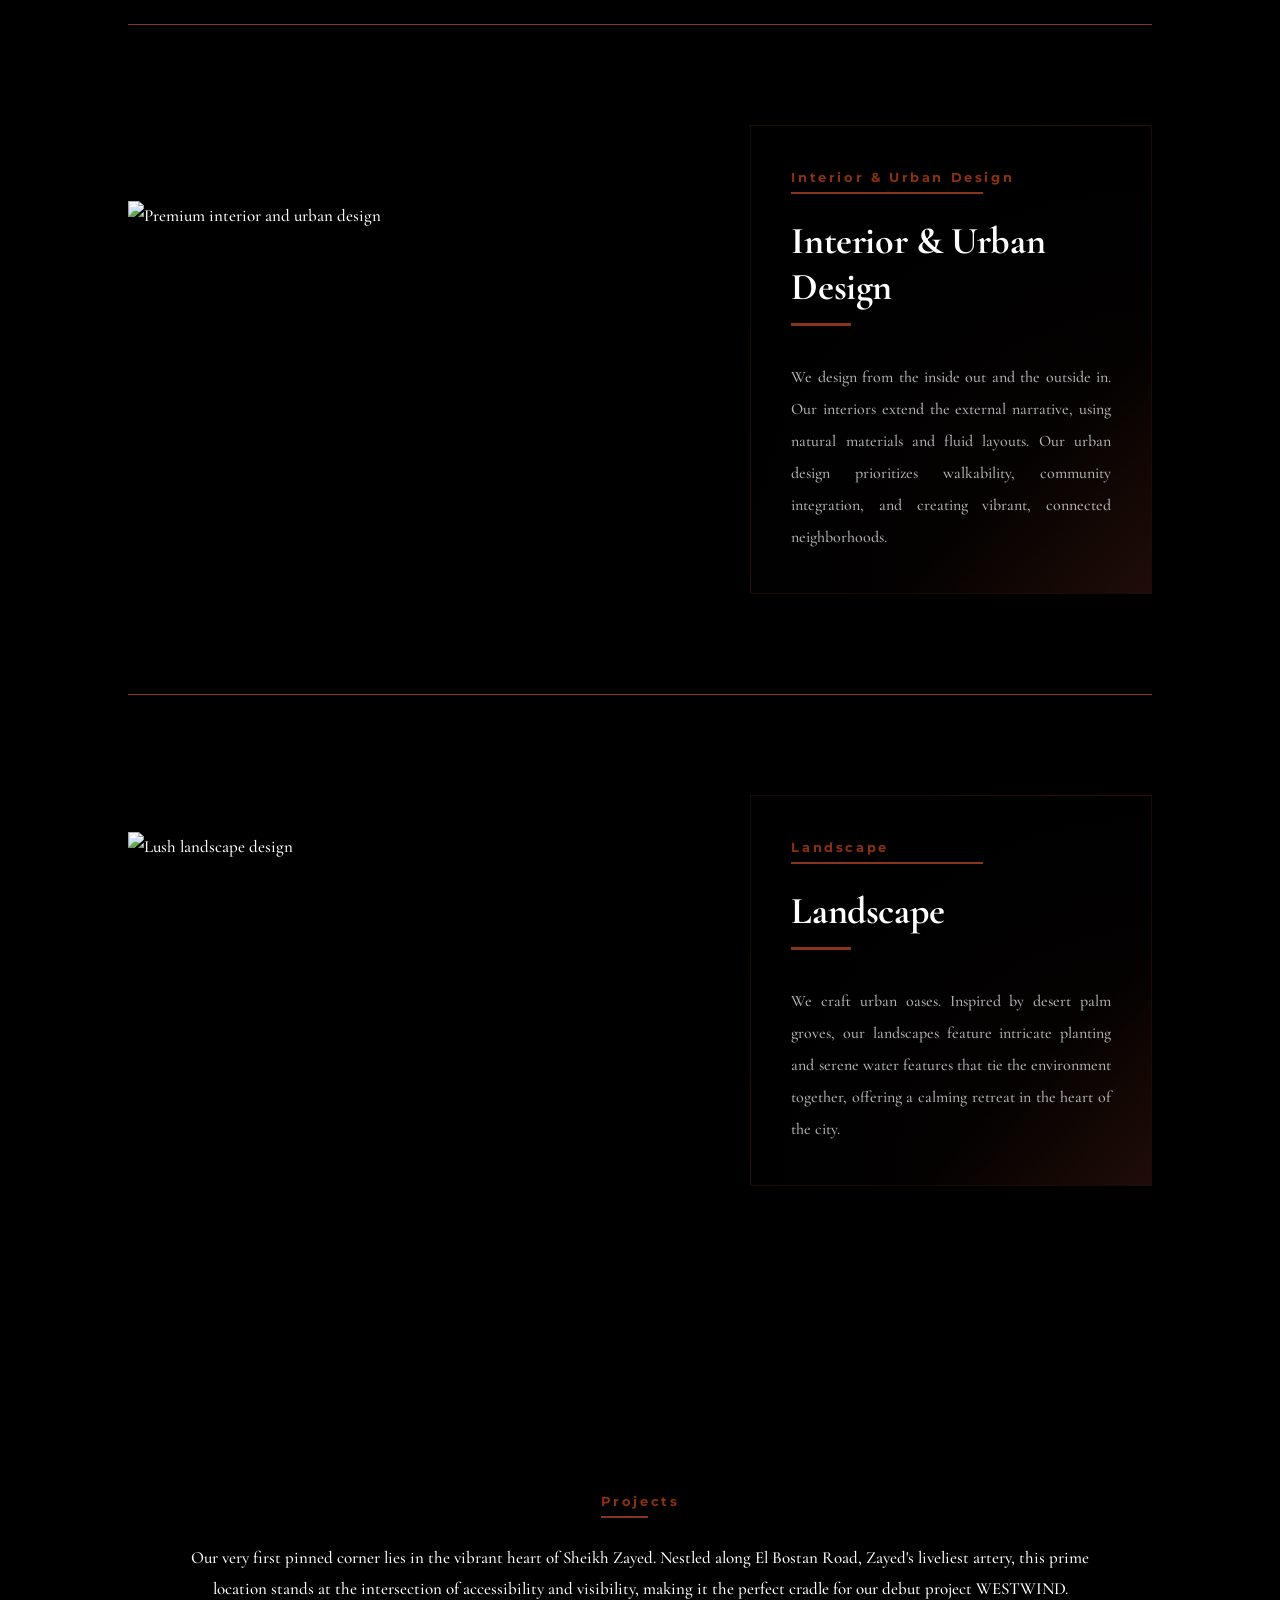
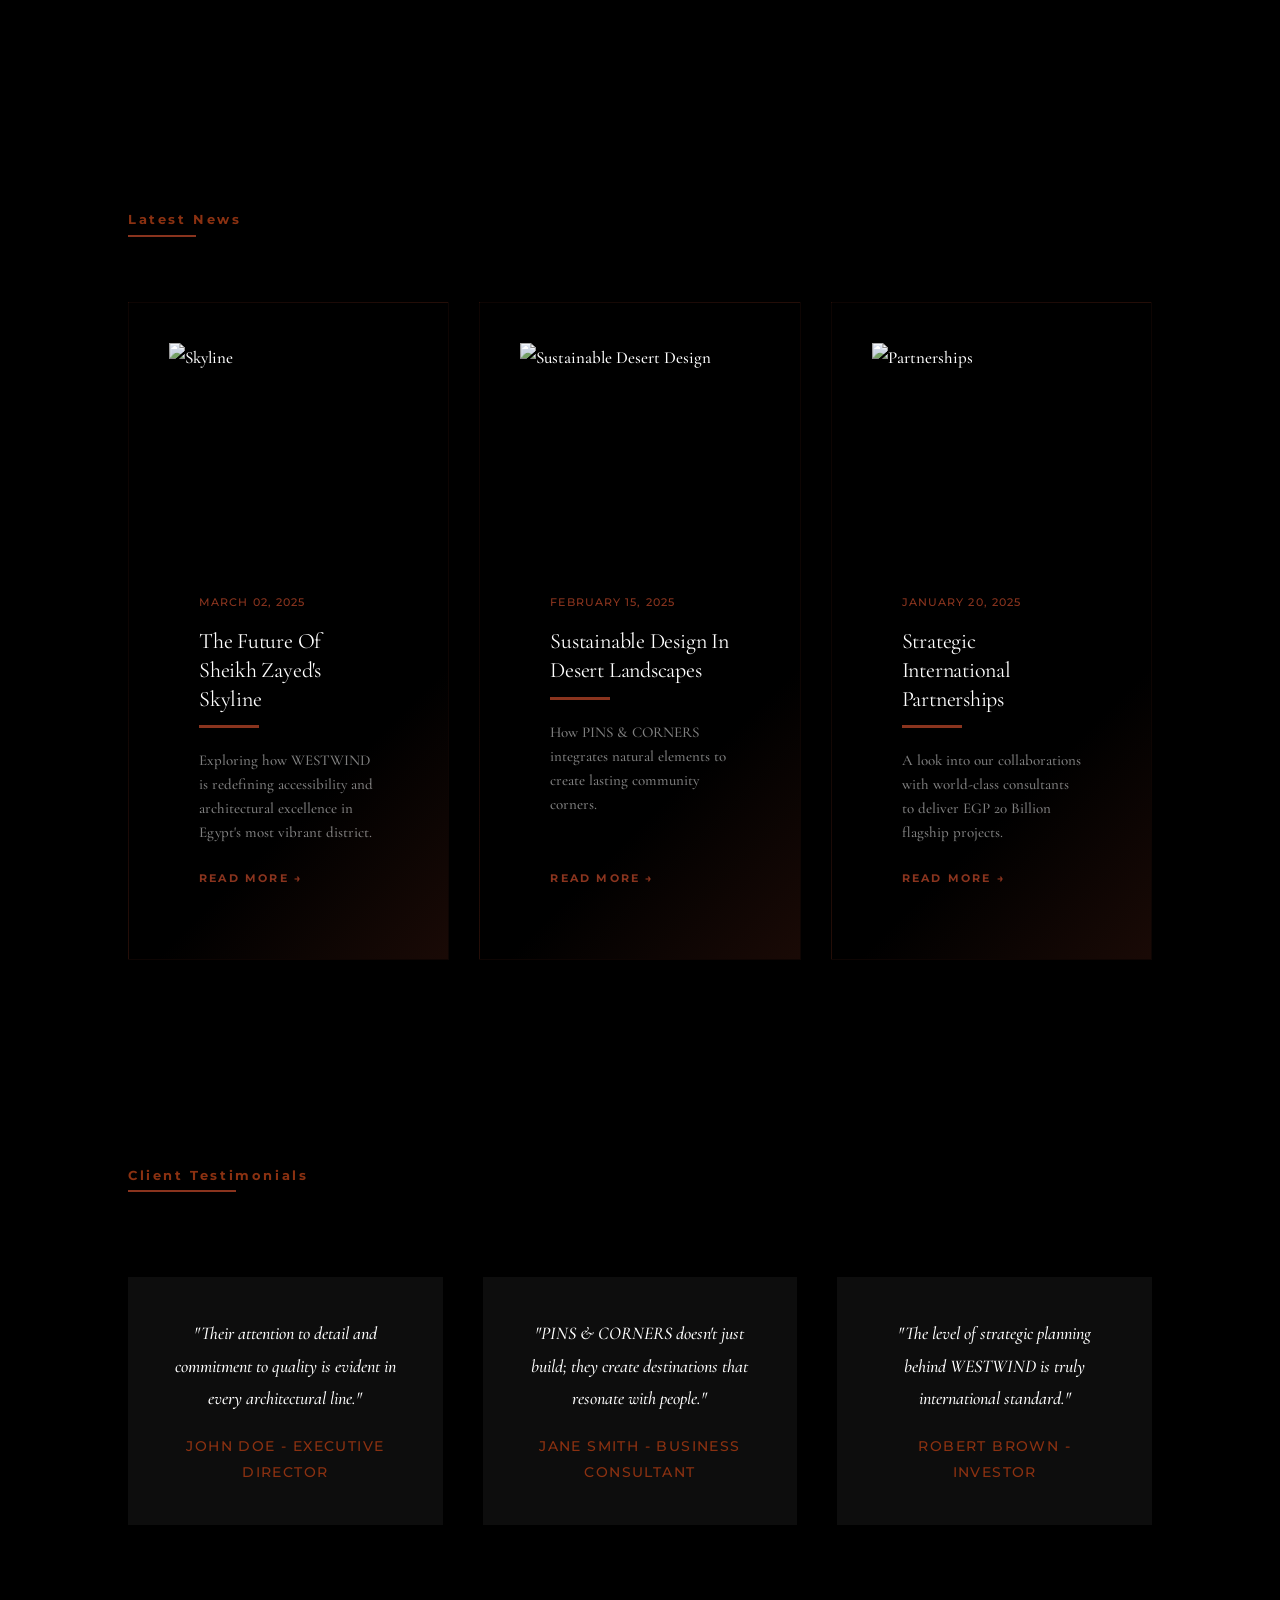
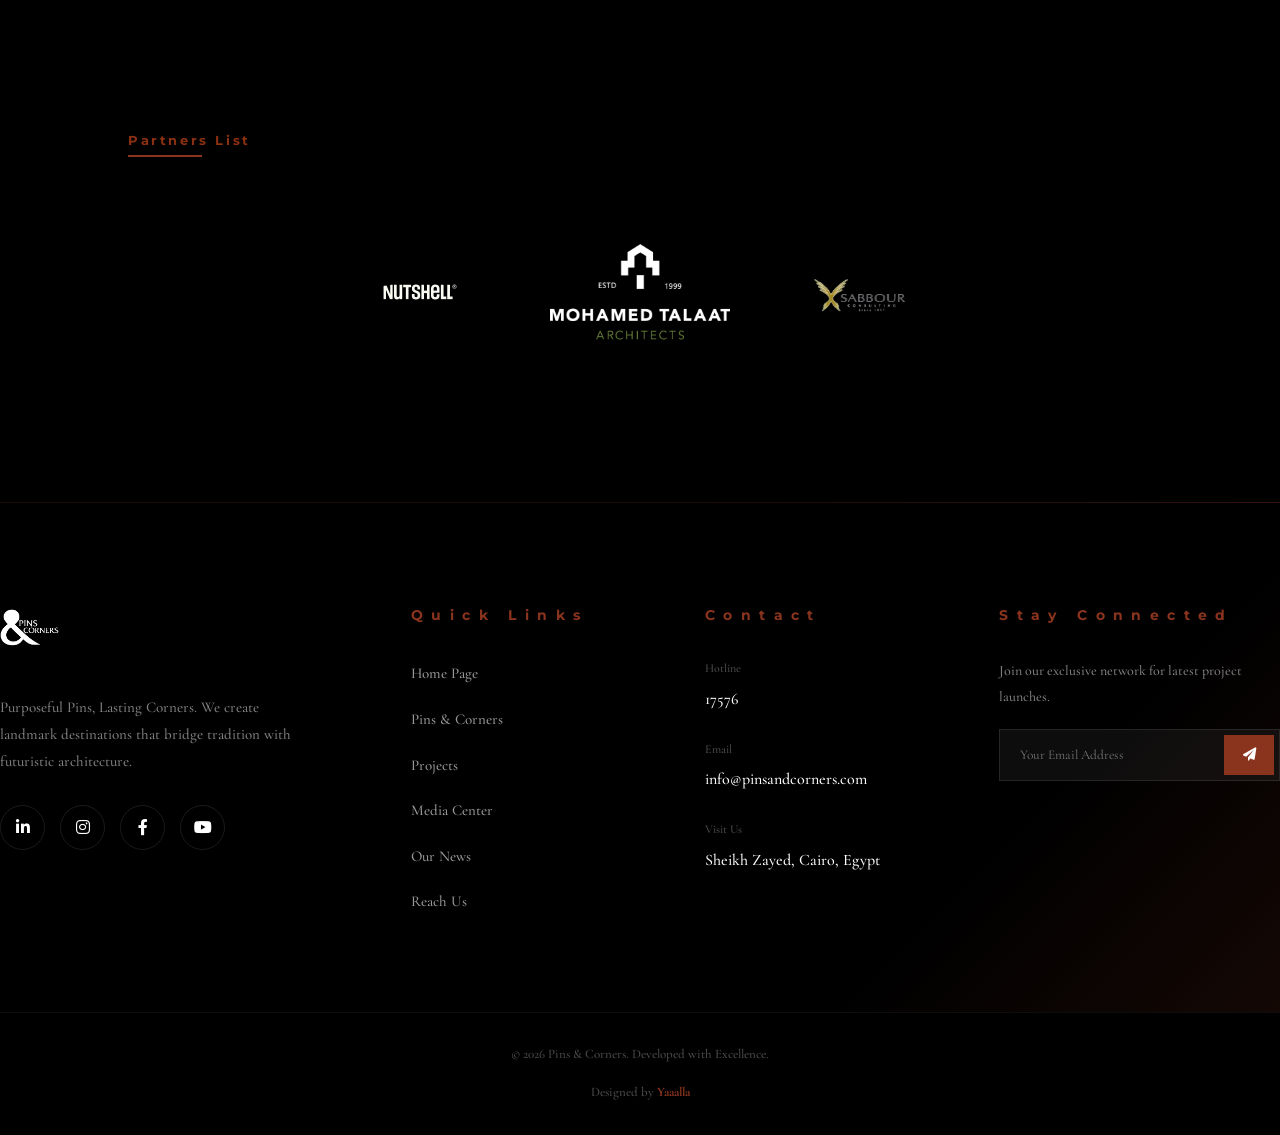
==== commit d655efb5: "update website files2" ====
--- a/index.html
+++ b/index.html
@@ -119,7 +119,7 @@
             display: block;
             font-family: var(--font-sans);
             font-size: 14px;
-            text-transform: uppercase;
+            text-transform: capitalize;
             letter-spacing: 0.6em;
             color: var(--primary-accent);
             margin-bottom: 10px;
@@ -514,8 +514,8 @@
         <div class="container">
             <div class="service-block fade-up">
                 <div class="service-content">
-                    <span class="section-label">ARCHITECTURE</span>
-                    <h2>ARCHITECTURE</h2>
+                    <span class="section-label">Architecture</span>
+                    <h2>Architecture</h2>
                     <p>Our design philosophy is inspired by nature. Like ventifacts—stones sculpted by desert winds—our
                         architecture captures the fluid essence of Egypt's landscapes. Buildings emerge as textured
                         masses
@@ -523,18 +523,19 @@
                 </div>
                 <div class="service-image-wrapper">
                     <img src="https://images.unsplash.com/photo-1486406146926-c627a92ad1ab?q=80&w=2070&auto=format&fit=crop"
-                        alt="Architecture inspired by desert dunes" class="service-image">
+                        alt="Architecture inspired by desert dunes" class="service-image" loading="lazy"
+                        decoding="async">
                 </div>
             </div>
 
             <div class="service-block fade-up">
                 <div class="service-image-wrapper">
                     <img src="https://images.unsplash.com/photo-1600210492486-724fe5c67fb0?q=80&w=1974&auto=format&fit=crop"
-                        alt="Premium interior and urban design" class="service-image">
+                        alt="Premium interior and urban design" class="service-image" loading="lazy" decoding="async">
                 </div>
                 <div class="service-content">
-                    <span class="section-label">INTERIOR & URBAN DESIGN</span>
-                    <h2>INTERIOR & URBAN DESIGN</h2>
+                    <span class="section-label">Interior & Urban Design</span>
+                    <h2>Interior & Urban Design</h2>
                     <p>We design from the inside out and the outside in. Our interiors extend the external narrative,
                         using
                         natural materials and fluid layouts. Our urban design prioritizes walkability, community
@@ -544,8 +545,8 @@
 
             <div class="service-block fade-up">
                 <div class="service-content">
-                    <span class="section-label">LANDSCAPE</span>
-                    <h2>LANDSCAPE</h2>
+                    <span class="section-label">Landscape</span>
+                    <h2>Landscape</h2>
                     <p>We craft urban oases. Inspired by desert palm groves, our landscapes feature intricate planting
                         and
                         serene water features that tie the environment together, offering a calming retreat in the heart
@@ -554,7 +555,7 @@
                 </div>
                 <div class="service-image-wrapper">
                     <img src="https://images.unsplash.com/photo-1584622650111-993a426fbf0a?q=80&w=2070&auto=format&fit=crop"
-                        alt="Lush landscape design" class="service-image">
+                        alt="Lush landscape design" class="service-image" loading="lazy" decoding="async">
                 </div>
             </div>
         </div>
@@ -563,7 +564,7 @@
     <!-- Projects Teaser Section -->
     <section class="projects-teaser fade-up">
         <div class="container teaser-content">
-            <span class="section-label">PROJECTS</span>
+            <span class="section-label">Projects</span>
             <p>Our very first pinned corner lies in the vibrant heart of Sheikh Zayed. Nestled along El Bostan Road,
                 Zayed's liveliest artery, this prime location stands at the intersection of accessibility and
                 visibility, making it the perfect cradle for our debut project WESTWIND.</p>
@@ -573,12 +574,12 @@
     <!-- Latest News Section -->
     <section class="latest-news-section">
         <div class="container">
-            <span class="section-label">LATEST NEWS</span>
+            <span class="section-label">Latest News</span>
             <div class="news-grid">
                 <div class="article-card fade-up">
                     <div class="article-image-wrapper">
                         <img src="https://images.unsplash.com/photo-1486406146926-c627a92ad1ab?q=80&w=2070&auto=format&fit=crop"
-                            alt="Skyline" class="article-image">
+                            alt="Skyline" class="article-image" loading="lazy" decoding="async">
                     </div>
                     <div class="article-content">
                         <span class="article-date">March 02, 2025</span>
@@ -591,7 +592,7 @@
                 <div class="article-card fade-up">
                     <div class="article-image-wrapper">
                         <img src="https://images.unsplash.com/photo-1502082553048-f009c37129b9?q=80&w=2070&auto=format&fit=crop"
-                            alt="Sustainable Desert Design" class="article-image">
+                            alt="Sustainable Desert Design" class="article-image" loading="lazy" decoding="async">
                     </div>
                     <div class="article-content">
                         <span class="article-date">February 15, 2025</span>
@@ -604,7 +605,7 @@
                 <div class="article-card fade-up">
                     <div class="article-image-wrapper">
                         <img src="https://images.unsplash.com/photo-1542744173-8e7e53415bb0?q=80&w=2070&auto=format&fit=crop"
-                            alt="Partnerships" class="article-image">
+                            alt="Partnerships" class="article-image" loading="lazy" decoding="async">
                     </div>
                     <div class="article-content">
                         <span class="article-date">January 20, 2025</span>
@@ -622,7 +623,7 @@
     <!-- Client Testimonials Section -->
     <section class="testimonials-section">
         <div class="container">
-            <span class="section-label">CLIENT TESTIMONIALS</span>
+            <span class="section-label">Client Testimonials</span>
             <div class="testimonials-grid">
                 <div class="testimonial-card fade-up">
                     <p class="testimonial-quote">"Their attention to detail and commitment to quality is evident in
@@ -646,16 +647,18 @@
     <!-- Partners Section -->
     <section class="partners-section">
         <div class="container">
-            <span class="section-label">PARTNERS LIST</span>
+            <span class="section-label">Partners List</span>
             <div class="partners-list">
                 <div class="partner-logo fade-up">
-                    <img src="logos/1.png" alt="NUTSHELL" style="height: 100px;">
+                    <img src="logos/1.png" alt="NUTSHELL" style="height: 100px;" loading="lazy" decoding="async">
                 </div>
                 <div class="partner-logo fade-up">
-                    <img src="logos/2.webp" alt="MOHAMED TALAAT ARCHITECTS" style="height: 100px;">
+                    <img src="logos/2.webp" alt="MOHAMED TALAAT ARCHITECTS" style="height: 100px;" loading="lazy"
+                        decoding="async">
                 </div>
                 <div class="partner-logo fade-up">
-                    <img src="logos/3.png" alt="SABBOUR CONSULTING" style="height: 100px;">
+                    <img src="logos/3.png" alt="SABBOUR CONSULTING" style="height: 100px;" loading="lazy"
+                        decoding="async">
                 </div>
             </div>
         </div>
@@ -665,7 +668,7 @@
     <footer class="main-footer">
         <div class="container footer-grid">
             <div class="footer-brand fade-up">
-                <img src="image/logo.png" alt="PINS & CORNERS Logo" class="footer-logo">
+                <img src="image/logo.png" alt="PINS & CORNERS Logo" class="footer-logo" loading="lazy" decoding="async">
                 <p class="brand-bio">
                     Purposeful Pins, Lasting Corners. We create landmark destinations that bridge tradition with
                     futuristic architecture.
@@ -726,7 +729,7 @@
 
         <div class="footer-bottom">
             <div class="container bottom-content">
-                <p>&copy; 2025 Pins & Corners. Developed with Excellence.</p>
+                <p>&copy; 2026 Pins & Corners. Developed with Excellence.</p>
                 <div class="developer-credit">Designed by <span class="accent-text">Yaaalla</span></div>
             </div>
         </div>
@@ -744,9 +747,9 @@
         <div class="cta-button cta-call" aria-label="Call Us">
             <i class="fas fa-phone"></i>
         </div>
-        <div class="cta-button cta-whatsapp" aria-label="WhatsApp Us">
+        <a href="https://wa.me/201155555722" class="cta-button cta-whatsapp" aria-label="WhatsApp Us" target="_blank">
             <i class="fab fa-whatsapp"></i>
-        </div>
+        </a>
         <div class="cta-button cta-chatbot" aria-label="Chat Bot">
             <i class="fas fa-comment-dots"></i>
             <span class="tooltip">Chat with us</span>
--- a/css/main.css
+++ b/css/main.css
@@ -49,6 +49,7 @@
     font-weight: 700;
     /* Explicitly bold as requested */
     letter-spacing: -0.01em;
+    text-transform: capitalize;
 }
 
 section h2,
@@ -58,6 +59,7 @@
     margin-bottom: 35px;
     font-family: var(--font-serif);
     font-weight: 700;
+    text-transform: capitalize;
 }
 
 section h2::after,
@@ -158,7 +160,7 @@
     font-family: var(--font-sans);
     font-weight: 300;
     font-size: 12px;
-    text-transform: uppercase;
+    text-transform: capitalize;
     letter-spacing: 0.15em;
     color: var(--inactive-muted);
     padding: 8px 15px;
@@ -228,7 +230,7 @@
     font-family: var(--font-sans);
     font-weight: 700;
     font-size: 13px;
-    text-transform: uppercase;
+    text-transform: capitalize;
     letter-spacing: 0.2em;
     color: var(--section-labels);
     margin-bottom: 25px;
@@ -427,8 +429,8 @@
 .footer-heading {
     font-family: var(--font-sans);
     font-size: 14px;
-    text-transform: uppercase;
-    letter-spacing: 0.2em;
+    text-transform: capitalize;
+    letter-spacing: 0.6em;
     color: var(--primary-accent);
     margin-bottom: 30px;
 }
@@ -461,7 +463,7 @@
     display: block;
     font-size: 12px;
     color: rgba(255, 255, 255, 0.3);
-    text-transform: uppercase;
+    text-transform: capitalize;
     margin-bottom: 5px;
 }
 
@@ -606,7 +608,7 @@
     color: var(--section-labels);
     font-family: var(--font-sans);
     font-size: 12px;
-    text-transform: uppercase;
+    text-transform: capitalize;
     letter-spacing: 0.1em;
     font-weight: 700;
 }
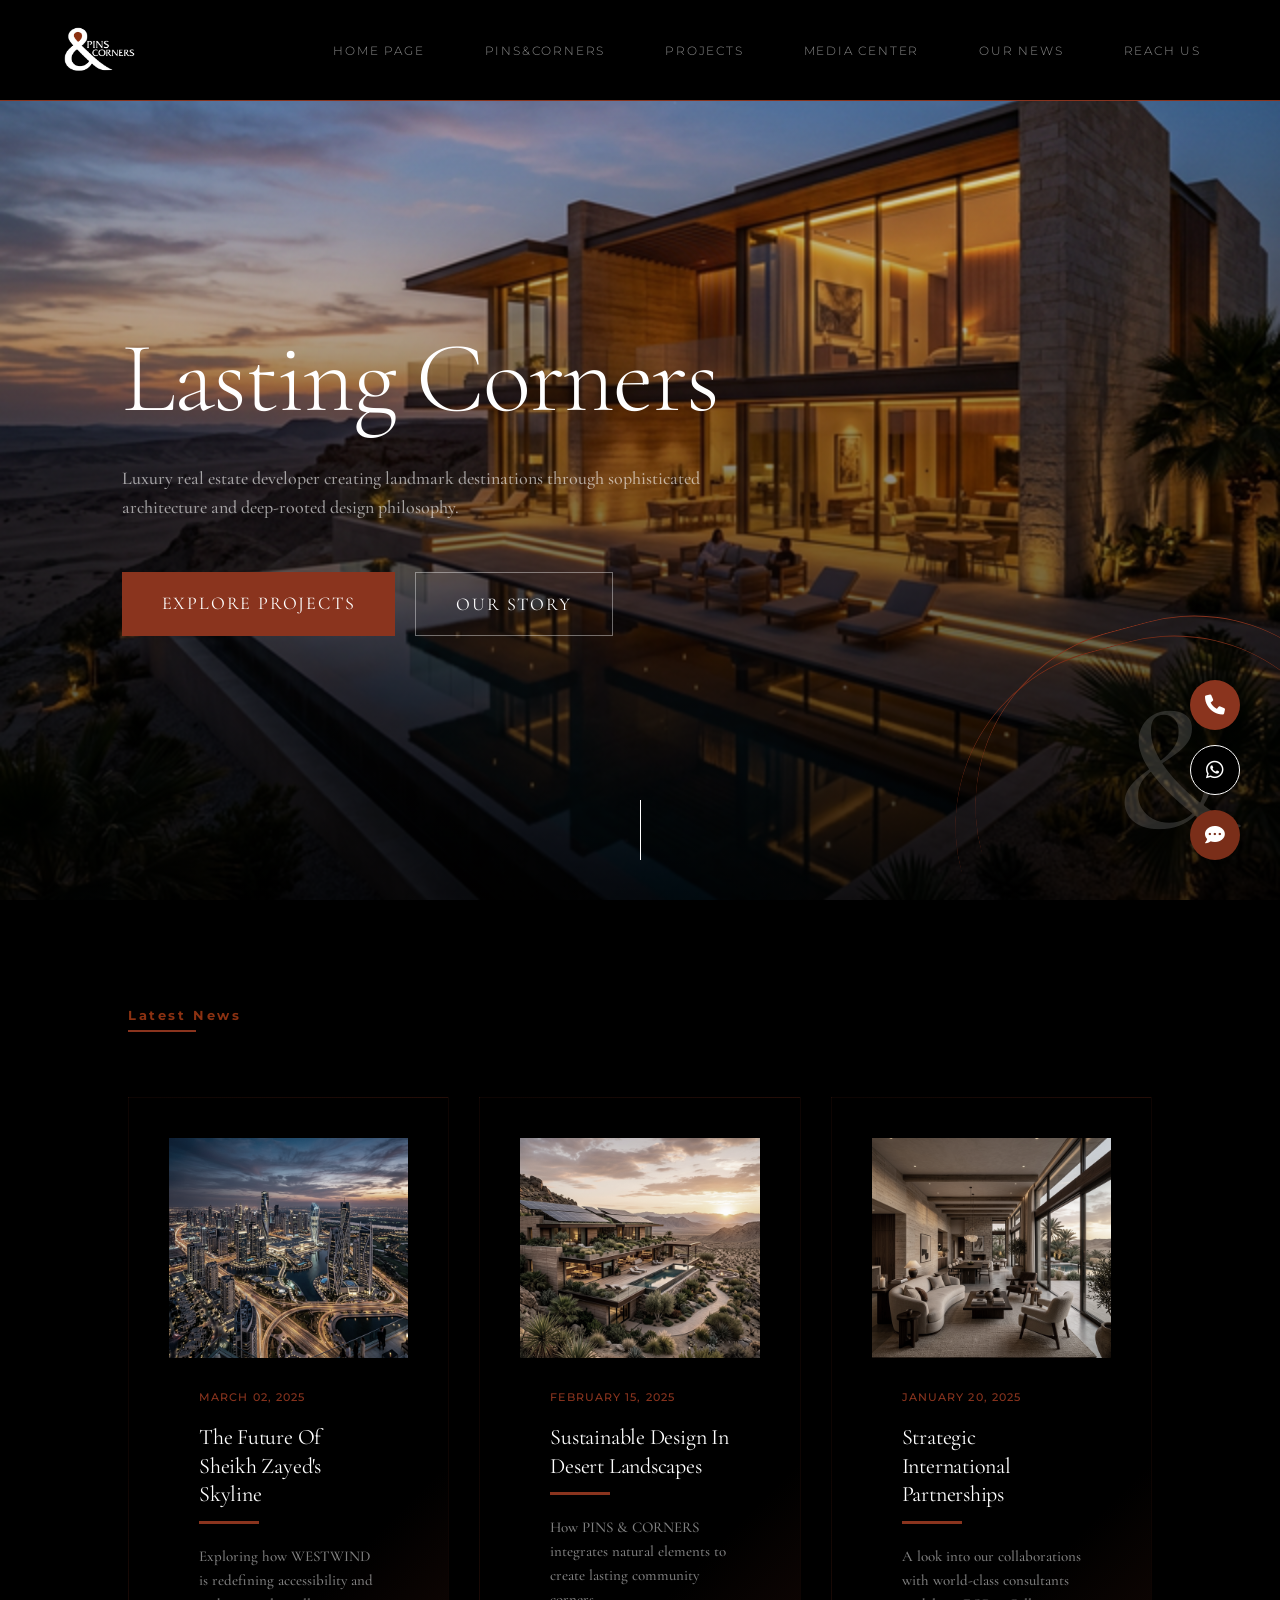
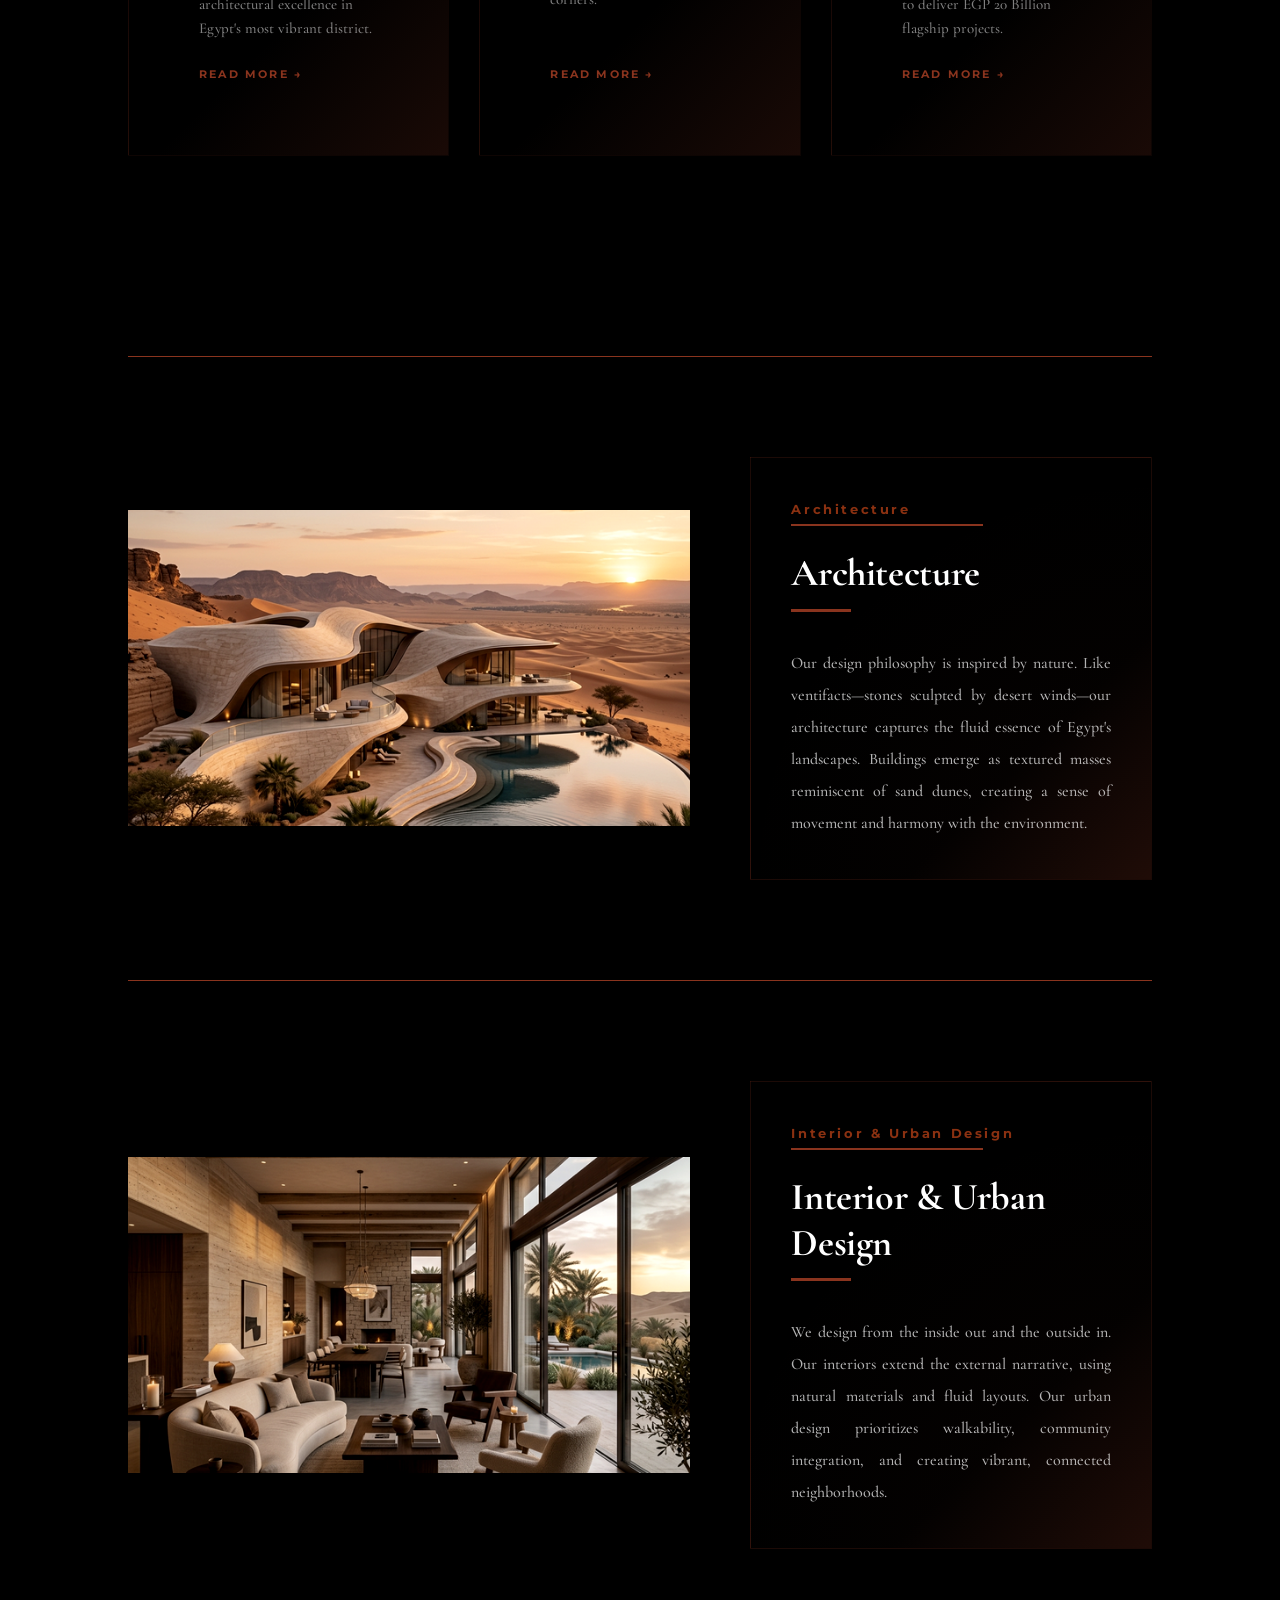
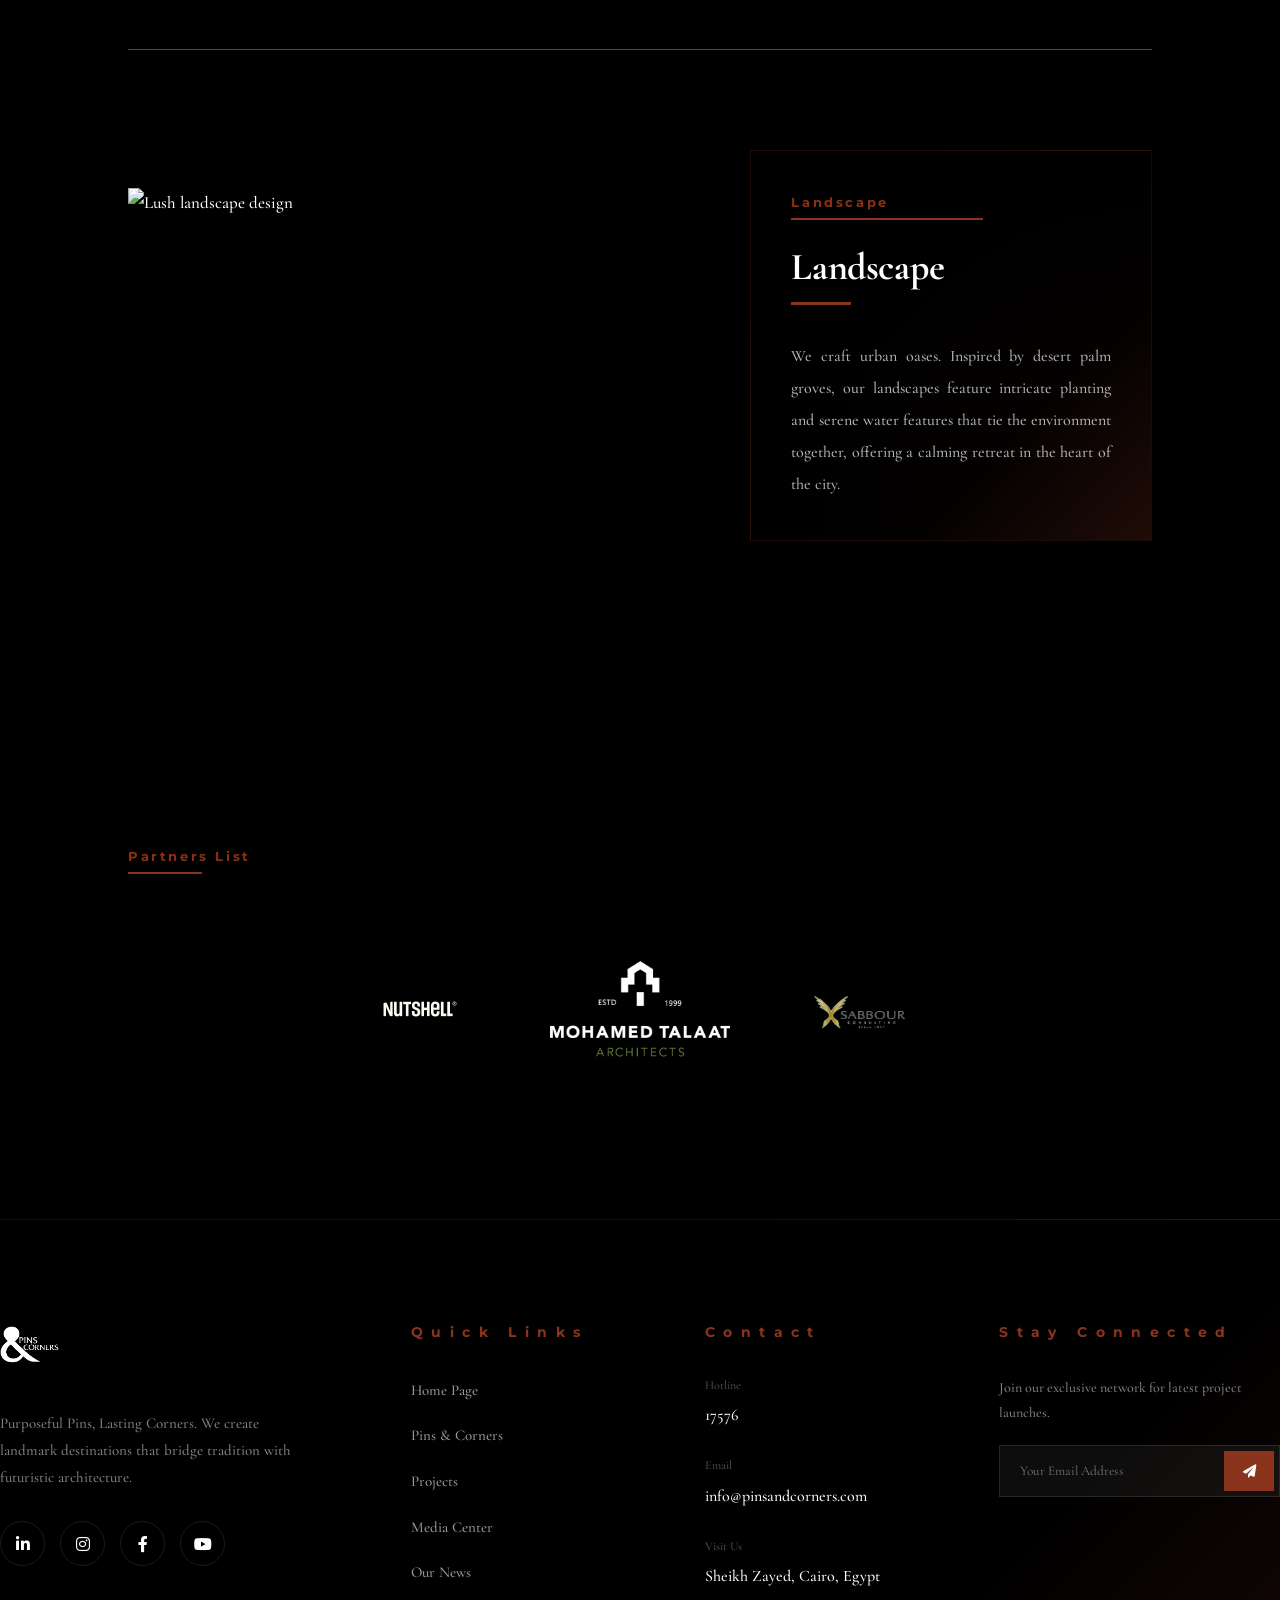
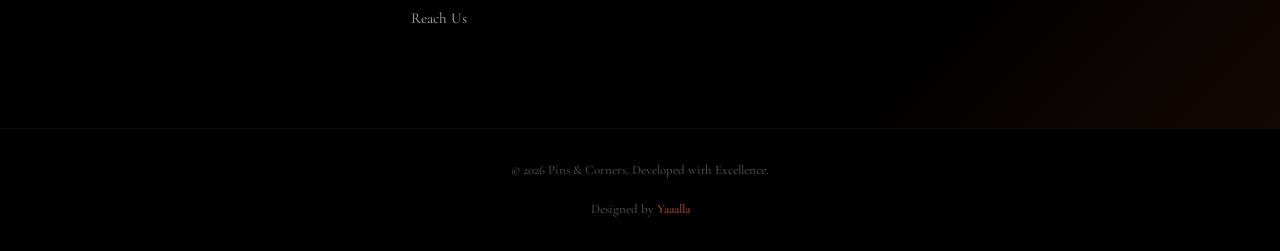
==== commit 9e7d3f2f: "update home page" ====
--- a/index.html
+++ b/index.html
@@ -24,16 +24,16 @@
         /* Home Page Specifics */
         /* 2026 Professional Hero Design */
         .hero {
-            height: 100vh;
+            min-height: 100vh;
             width: 100%;
             position: relative;
-            background: var(--bg-color);
+            background: url('image/hero_premium.png') no-repeat center center;
+            background-size: cover;
             display: flex;
             align-items: center;
-            justify-content: center;
+            justify-content: flex-start;
             overflow: hidden;
-            padding-top: 200px;
-            /* Offset to clear fixed header with extra breathing room */
+            padding: 120px 5% 60px;
         }
 
         /* Ambient Identity Glow */
@@ -81,8 +81,51 @@
             max-width: 90%;
             display: flex;
             flex-direction: column;
-            align-items: center;
-            text-align: center;
+            align-items: flex-start;
+            text-align: left;
+            padding-left: 5%;
+        }
+
+        .hero-btns {
+            display: flex;
+            gap: 20px;
+            margin-top: 10px;
+            opacity: 0;
+            animation: fadeInUp 1.5s ease-out 1s forwards;
+        }
+
+        .hero-btn-solid {
+            padding: 15px 40px;
+            background-color: var(--primary-accent);
+            color: #FFFFFF;
+            font-family: var(--font-serif);
+            font-weight: 400;
+            font-size: 18px;
+            letter-spacing: 0.1em;
+            transition: 0.3s ease;
+        }
+
+        .hero-btn-solid:hover {
+            background-color: var(--accent-dark);
+            transform: translateY(-3px);
+        }
+
+        .hero-btn-outline {
+            padding: 15px 40px;
+            background-color: transparent;
+            border: 1px solid rgba(255, 255, 255, 0.4);
+            color: #FFFFFF;
+            font-family: var(--font-serif);
+            font-weight: 400;
+            font-size: 18px;
+            letter-spacing: 0.1em;
+            transition: 0.3s ease;
+        }
+
+        .hero-btn-outline:hover {
+            background-color: #FFFFFF;
+            color: #000000;
+            transform: translateY(-3px);
         }
 
         .hero-logo-container {
@@ -135,20 +178,52 @@
             animation: fadeInUp 1.5s ease-out 0.8s forwards;
         }
 
+        @media (max-width: 991px) {
+            .hero {
+                justify-content: center;
+                text-align: center;
+                padding-top: 150px;
+            }
+
+            .hero-content {
+                align-items: center;
+                text-align: center;
+                padding-left: 0;
+                width: 100%;
+            }
+
+            .hero-btns {
+                justify-content: center;
+                flex-wrap: wrap;
+            }
+        }
+
         @media (max-width: 768px) {
             .hero {
-                padding-top: 120px;
+                min-height: 100vh;
                 height: auto;
-                min-height: 100vh;
-                padding-bottom: 80px;
+                padding: 140px 20px 80px;
+            }
+
+            .hero-title {
+                font-size: clamp(32px, 12vw, 54px);
+                line-height: 1.2;
             }
 
             .hero-logo {
-                width: 200px;
+                width: 180px;
             }
 
             .hero-text {
                 font-size: 15px;
+                margin-bottom: 30px;
+            }
+
+            .hero-btn-solid,
+            .hero-btn-outline {
+                width: 100%;
+                padding: 12px 25px;
+                font-size: 14px;
             }
         }
 
@@ -492,22 +567,73 @@
     <section class="hero">
         <div class="hero-overlay"></div>
         <div class="hero-content">
-            <div class="hero-logo-container">
-                <img src="image/logo.png" alt="PINS & CORNERS Logo" class="hero-logo">
-            </div>
+
             <h1 class="hero-title">
-                <span>Purposeful Pins</span>
+
                 Lasting Corners
             </h1>
             <p class="hero-text">
                 Luxury real estate developer creating landmark destinations through sophisticated architecture and
                 deep-rooted design philosophy.
             </p>
+            <div class="hero-btns">
+                <a href="projects.html" class="hero-btn-solid">EXPLORE PROJECTS</a>
+                <a href="pins-corners.html" class="hero-btn-outline">OUR STORY</a>
+            </div>
         </div>
         <div class="scroll-indicator">
             <div class="scroll-line"></div>
         </div>
     </section>
+
+    <section class="latest-news-section">
+        <div class="container">
+            <span class="section-label">Latest News</span>
+            <div class="news-grid">
+                <div class="article-card fade-up">
+                    <div class="article-image-wrapper">
+                        <img src="image/news_skyline.png" alt="Skyline" class="article-image" loading="lazy"
+                            decoding="async">
+                    </div>
+                    <div class="article-content">
+                        <span class="article-date">March 02, 2025</span>
+                        <h3 class="article-headline">The Future of Sheikh Zayed's Skyline</h3>
+                        <p class="article-excerpt">Exploring how WESTWIND is redefining accessibility and architectural
+                            excellence in Egypt's most vibrant district.</p>
+                        <a href="our-news.html" class="read-more">Read More &rarr;</a>
+                    </div>
+                </div>
+                <div class="article-card fade-up">
+                    <div class="article-image-wrapper">
+                        <img src="image/news_sustainable.png" alt="Sustainable Desert Design" class="article-image"
+                            loading="lazy" decoding="async">
+                    </div>
+                    <div class="article-content">
+                        <span class="article-date">February 15, 2025</span>
+                        <h3 class="article-headline">Sustainable Design in Desert Landscapes</h3>
+                        <p class="article-excerpt">How PINS & CORNERS integrates natural elements to create lasting
+                            community corners.</p>
+                        <a href="our-news.html" class="read-more">Read More &rarr;</a>
+                    </div>
+                </div>
+                <div class="article-card fade-up">
+                    <div class="article-image-wrapper">
+                        <img src="image/interior_service.png" alt="Partnerships" class="article-image" loading="lazy"
+                            decoding="async">
+                    </div>
+                    <div class="article-content">
+                        <span class="article-date">January 20, 2025</span>
+                        <h3 class="article-headline">Strategic International Partnerships</h3>
+                        <p class="article-excerpt">A look into our collaborations with world-class consultants to
+                            deliver
+                            EGP 20 Billion flagship projects.</p>
+                        <a href="our-news.html" class="read-more">Read More &rarr;</a>
+                    </div>
+                </div>
+            </div>
+        </div>
+    </section>
+
 
     <!-- Services Section -->
     <section class="services-section">
@@ -522,16 +648,15 @@
                         reminiscent of sand dunes, creating a sense of movement and harmony with the environment.</p>
                 </div>
                 <div class="service-image-wrapper">
-                    <img src="https://images.unsplash.com/photo-1486406146926-c627a92ad1ab?q=80&w=2070&auto=format&fit=crop"
-                        alt="Architecture inspired by desert dunes" class="service-image" loading="lazy"
-                        decoding="async">
+                    <img src="image/architecture_service.png" alt="Architecture inspired by desert dunes"
+                        class="service-image" loading="lazy" decoding="async">
                 </div>
             </div>
 
             <div class="service-block fade-up">
                 <div class="service-image-wrapper">
-                    <img src="https://images.unsplash.com/photo-1600210492486-724fe5c67fb0?q=80&w=1974&auto=format&fit=crop"
-                        alt="Premium interior and urban design" class="service-image" loading="lazy" decoding="async">
+                    <img src="image/interior_service.png" alt="Premium interior and urban design" class="service-image"
+                        loading="lazy" decoding="async">
                 </div>
                 <div class="service-content">
                     <span class="section-label">Interior & Urban Design</span>
@@ -561,67 +686,13 @@
         </div>
     </section>
 
-    <!-- Projects Teaser Section -->
-    <section class="projects-teaser fade-up">
-        <div class="container teaser-content">
-            <span class="section-label">Projects</span>
-            <p>Our very first pinned corner lies in the vibrant heart of Sheikh Zayed. Nestled along El Bostan Road,
-                Zayed's liveliest artery, this prime location stands at the intersection of accessibility and
-                visibility, making it the perfect cradle for our debut project WESTWIND.</p>
-        </div>
-    </section>
+
 
     <!-- Latest News Section -->
-    <section class="latest-news-section">
-        <div class="container">
-            <span class="section-label">Latest News</span>
-            <div class="news-grid">
-                <div class="article-card fade-up">
-                    <div class="article-image-wrapper">
-                        <img src="https://images.unsplash.com/photo-1486406146926-c627a92ad1ab?q=80&w=2070&auto=format&fit=crop"
-                            alt="Skyline" class="article-image" loading="lazy" decoding="async">
-                    </div>
-                    <div class="article-content">
-                        <span class="article-date">March 02, 2025</span>
-                        <h3 class="article-headline">The Future of Sheikh Zayed's Skyline</h3>
-                        <p class="article-excerpt">Exploring how WESTWIND is redefining accessibility and architectural
-                            excellence in Egypt's most vibrant district.</p>
-                        <a href="our-news.html" class="read-more">Read More &rarr;</a>
-                    </div>
-                </div>
-                <div class="article-card fade-up">
-                    <div class="article-image-wrapper">
-                        <img src="https://images.unsplash.com/photo-1502082553048-f009c37129b9?q=80&w=2070&auto=format&fit=crop"
-                            alt="Sustainable Desert Design" class="article-image" loading="lazy" decoding="async">
-                    </div>
-                    <div class="article-content">
-                        <span class="article-date">February 15, 2025</span>
-                        <h3 class="article-headline">Sustainable Design in Desert Landscapes</h3>
-                        <p class="article-excerpt">How PINS & CORNERS integrates natural elements to create lasting
-                            community corners.</p>
-                        <a href="our-news.html" class="read-more">Read More &rarr;</a>
-                    </div>
-                </div>
-                <div class="article-card fade-up">
-                    <div class="article-image-wrapper">
-                        <img src="https://images.unsplash.com/photo-1542744173-8e7e53415bb0?q=80&w=2070&auto=format&fit=crop"
-                            alt="Partnerships" class="article-image" loading="lazy" decoding="async">
-                    </div>
-                    <div class="article-content">
-                        <span class="article-date">January 20, 2025</span>
-                        <h3 class="article-headline">Strategic International Partnerships</h3>
-                        <p class="article-excerpt">A look into our collaborations with world-class consultants to
-                            deliver
-                            EGP 20 Billion flagship projects.</p>
-                        <a href="our-news.html" class="read-more">Read More &rarr;</a>
-                    </div>
-                </div>
-            </div>
-        </div>
-    </section>
+
 
     <!-- Client Testimonials Section -->
-    <section class="testimonials-section">
+    <!-- <section class="testimonials-section">
         <div class="container">
             <span class="section-label">Client Testimonials</span>
             <div class="testimonials-grid">
@@ -642,7 +713,7 @@
                 </div>
             </div>
         </div>
-    </section>
+    </section> -->
 
     <!-- Partners Section -->
     <section class="partners-section">
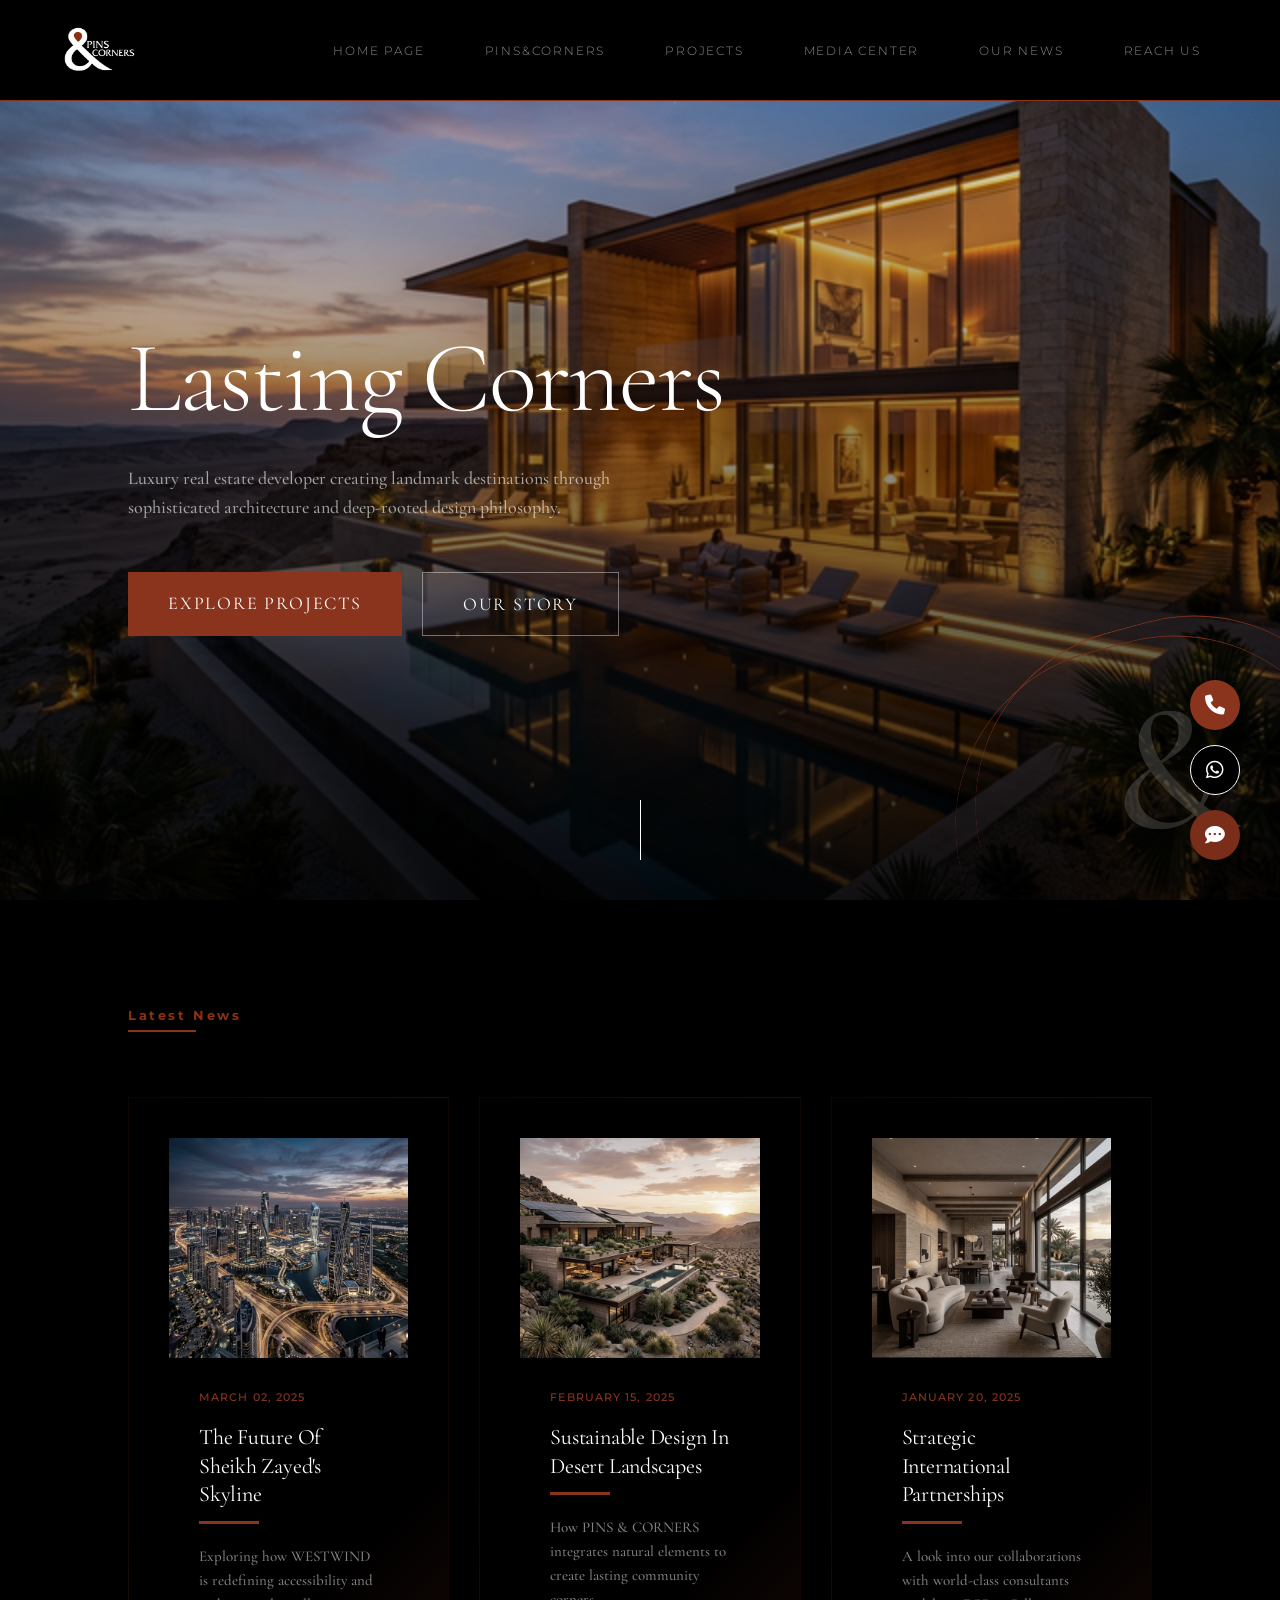
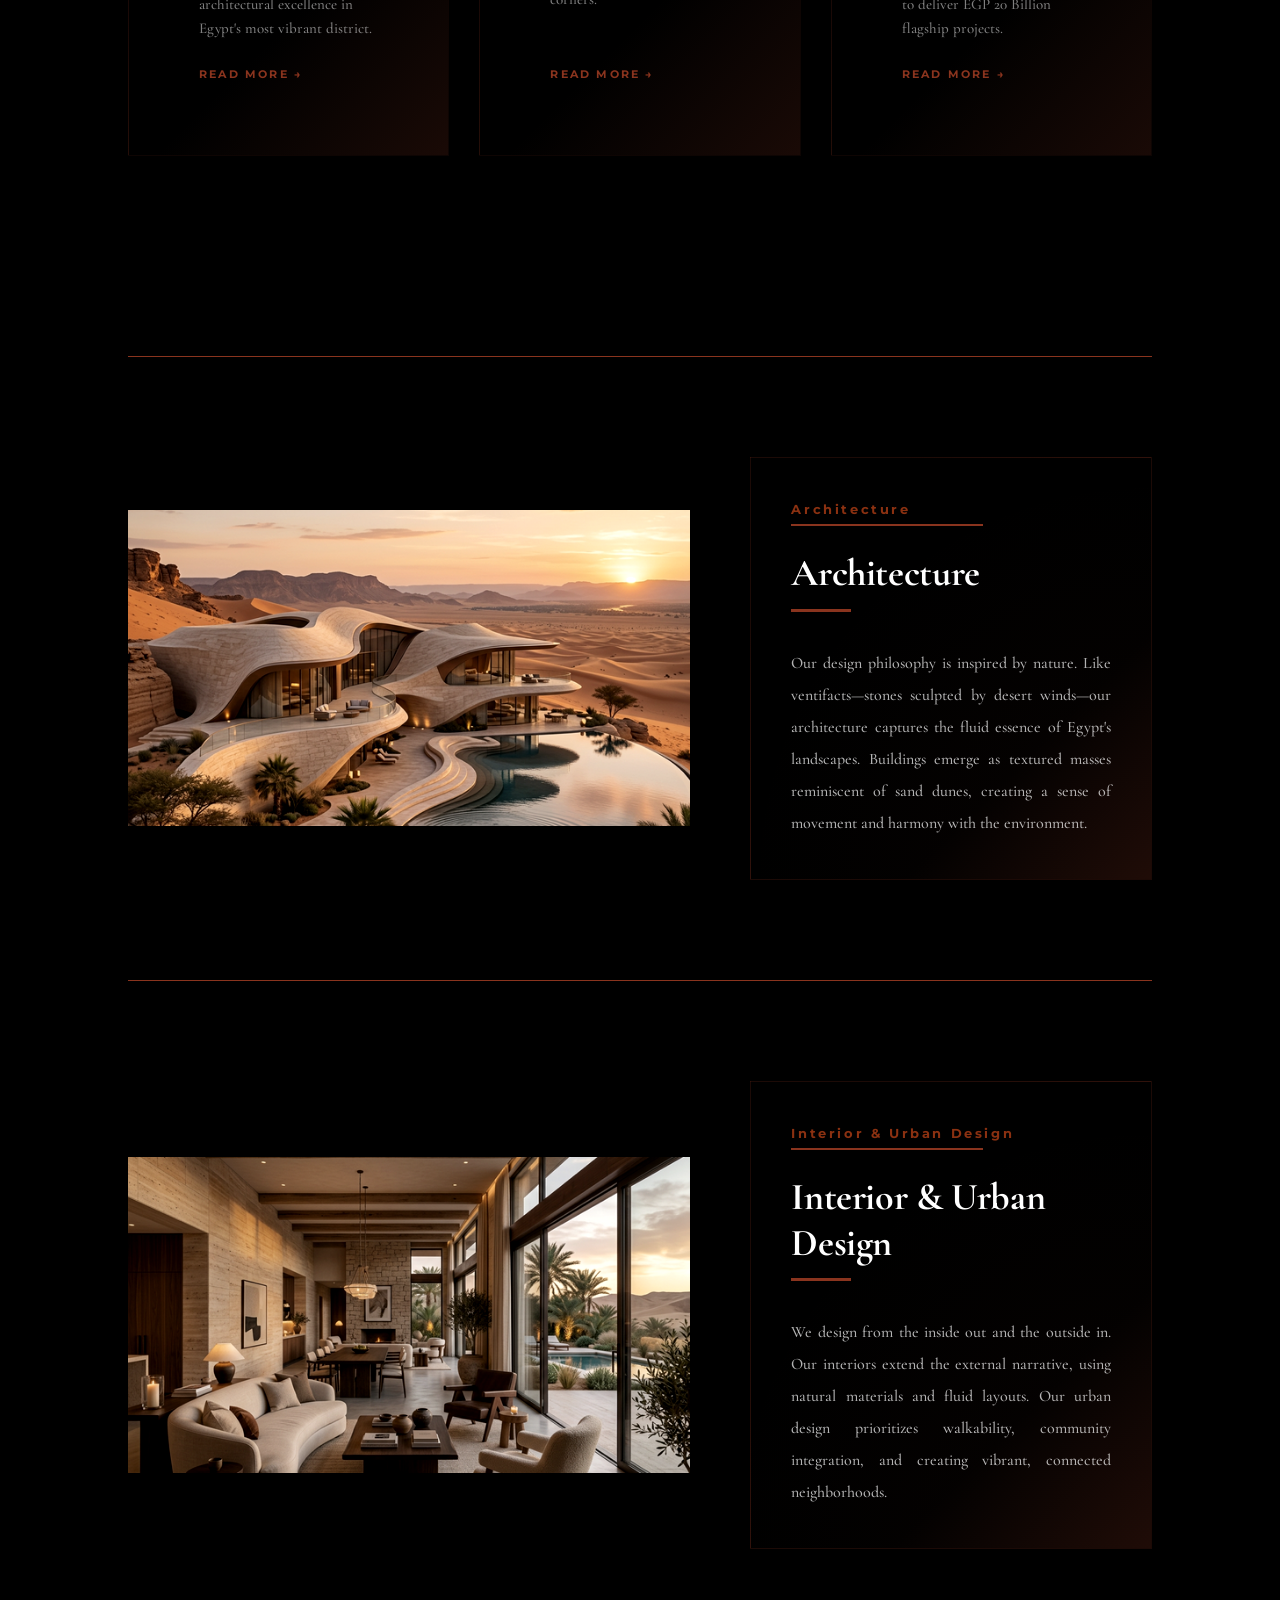
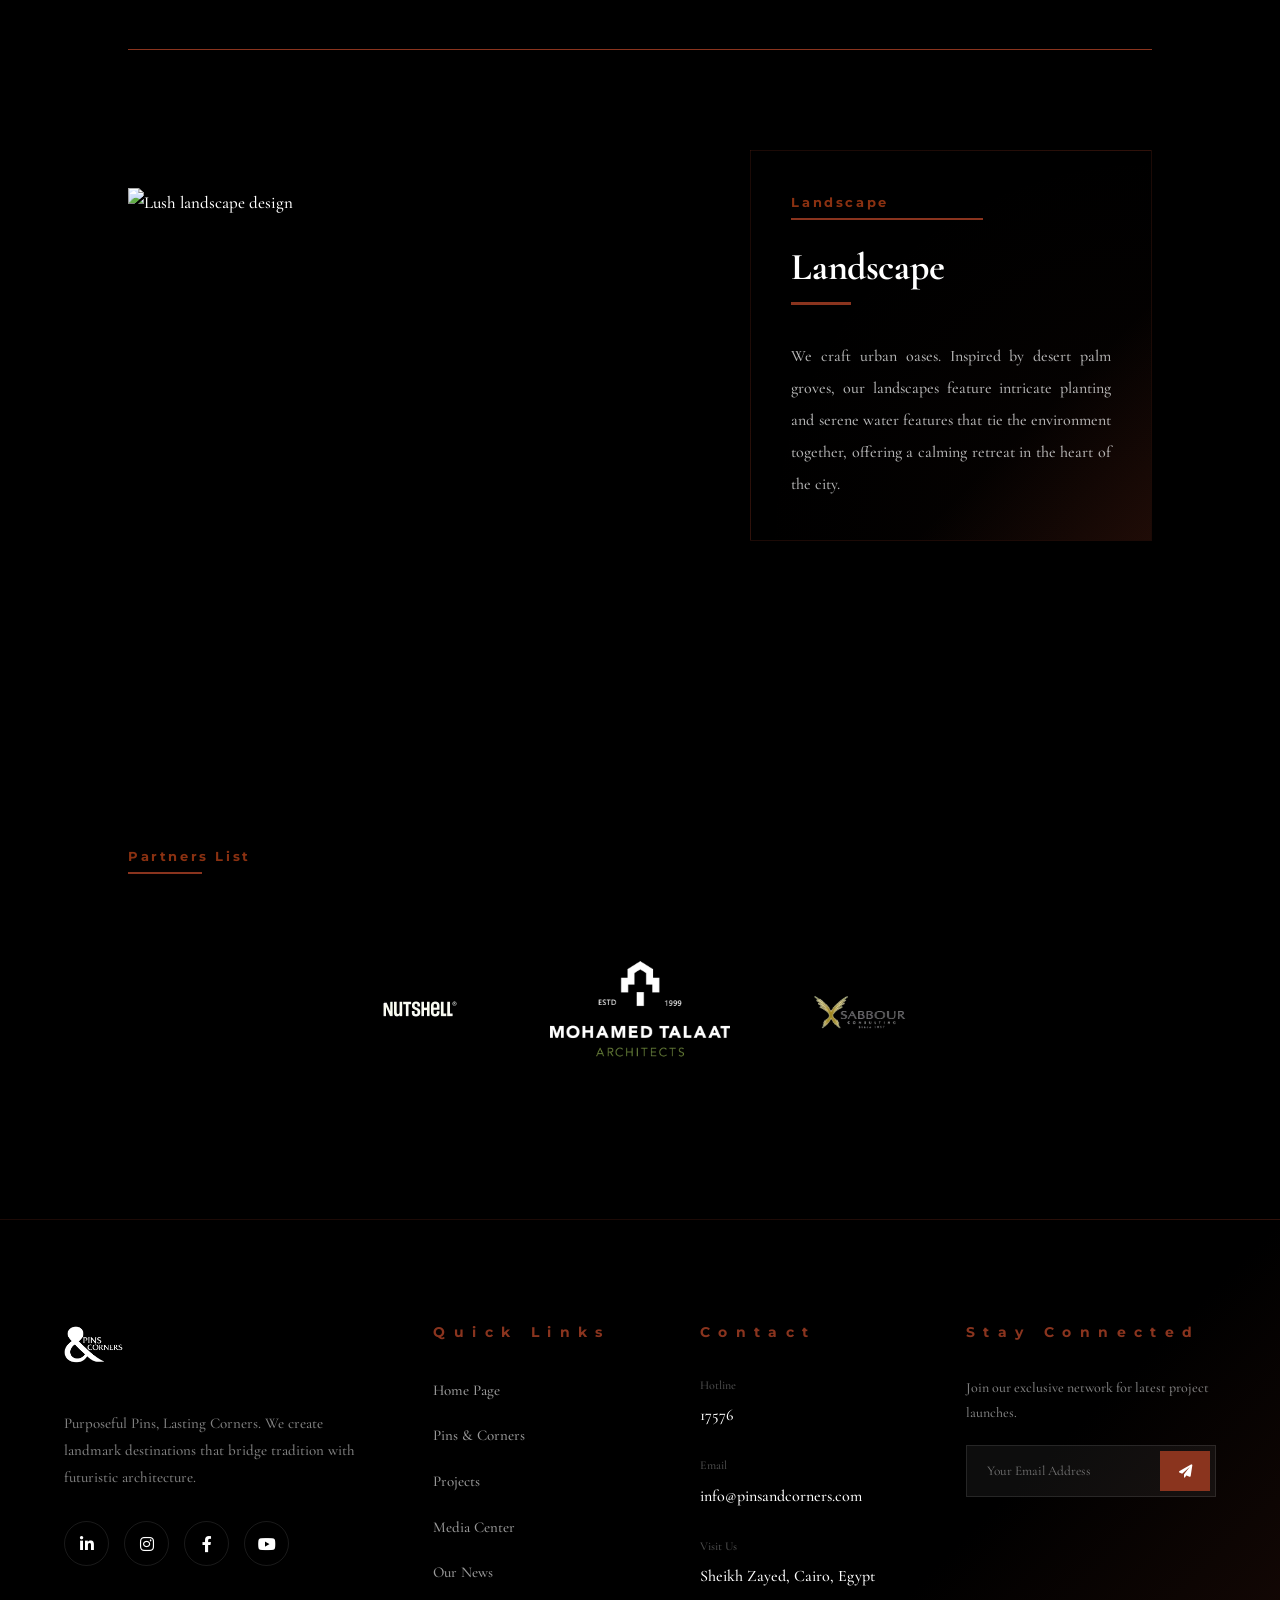
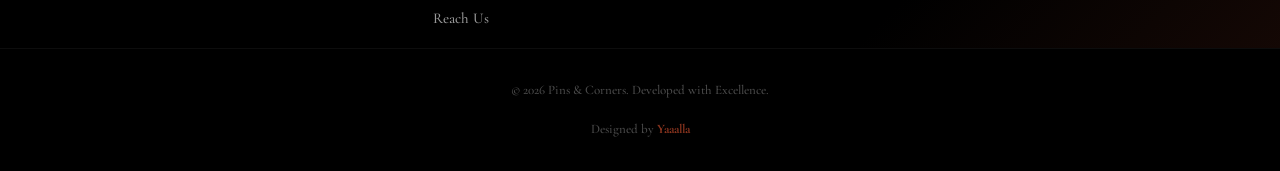
==== commit 2db39580: "update projects page" ====
--- a/index.html
+++ b/index.html
@@ -77,13 +77,14 @@
         .hero-content {
             position: relative;
             z-index: 10;
-            width: 1400px;
-            max-width: 90%;
+            width: 100%;
+            max-width: 1300px;
+            margin: 0 auto;
+            padding: 0 5vw;
             display: flex;
             flex-direction: column;
             align-items: flex-start;
             text-align: left;
-            padding-left: 5%;
         }
 
         .hero-btns {
@@ -169,7 +170,7 @@
         }
 
         .hero-text {
-            max-width: 600px;
+            max-width: 500px;
             font-size: 18px;
             color: rgba(255, 255, 255, 0.6);
             line-height: 1.6;
--- a/css/main.css
+++ b/css/main.css
@@ -360,6 +360,11 @@
     margin: 0 auto;
 }
 
+.main-footer .container {
+    max-width: 1300px;
+    padding: 0 5vw;
+}
+
 /* Animations */
 .fade-up {
     opacity: 0;
